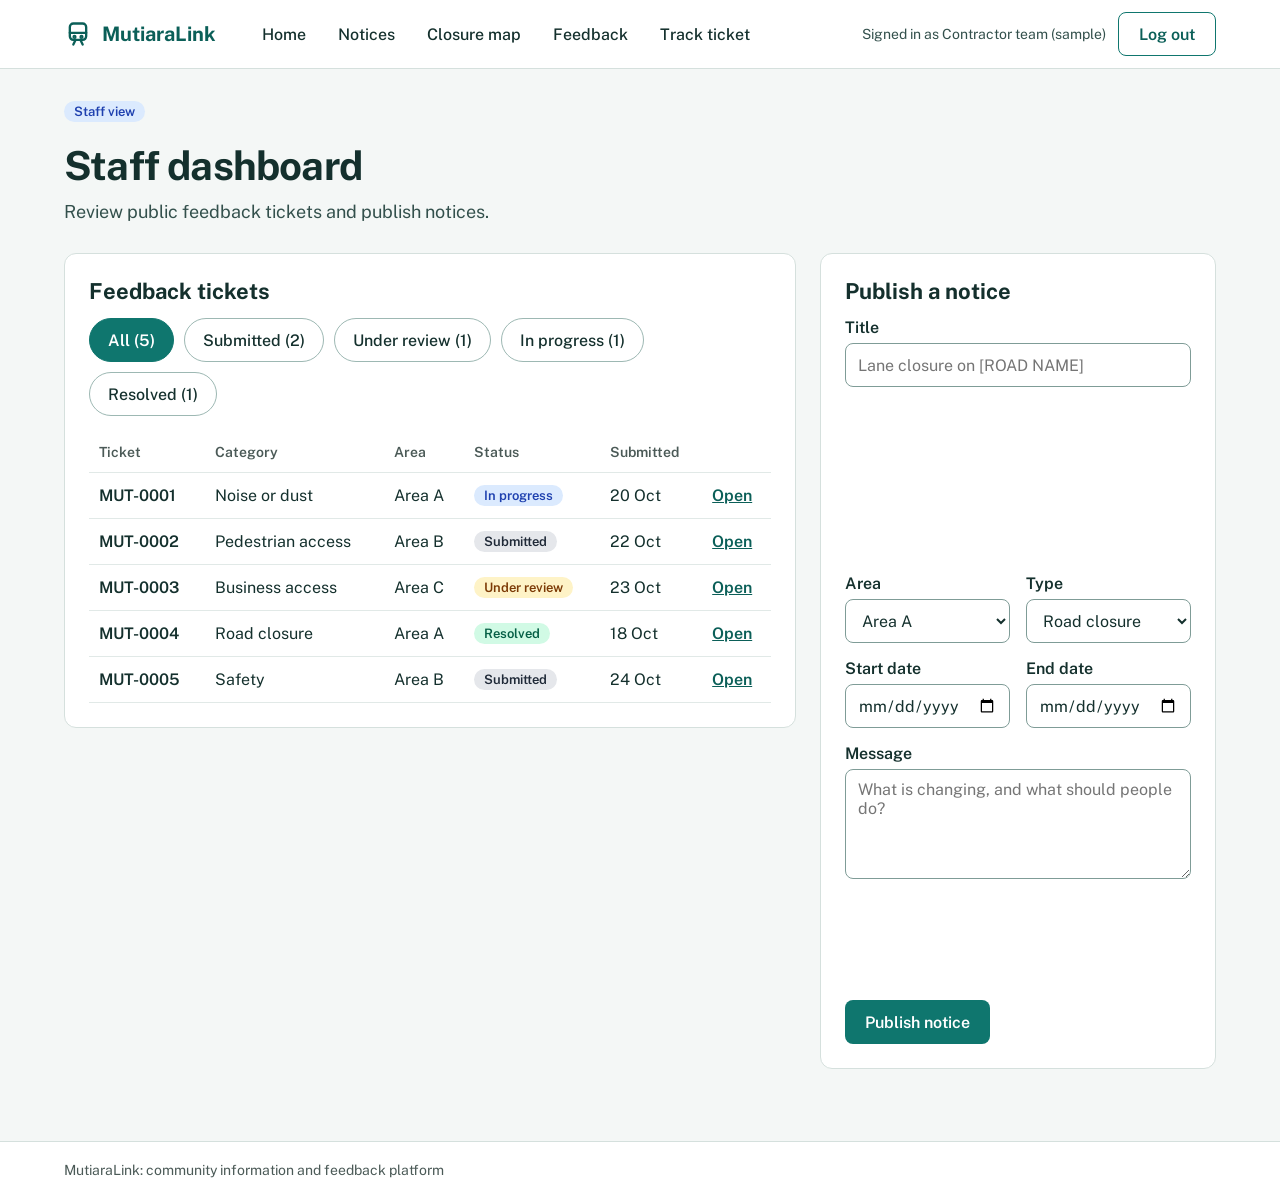
==== dashboard.html @ e8b30cd2 "first commit" ====
<!doctype html>
<html lang="en">
<head>
<meta charset="utf-8">
<meta name="viewport" content="width=device-width, initial-scale=1">
<title>MutiaraLink Staff dashboard</title>
<link rel="preconnect" href="https://fonts.googleapis.com">
<link href="https://fonts.googleapis.com/css2?family=Public+Sans:wght@400;500;600;700&display=swap" rel="stylesheet">
<link rel="stylesheet" href="css/style.css">
</head>
<body data-page="dashboard">
<header class="top"><div class="bar">
<a class="brand" href="index.html"><svg width="28" height="28" viewBox="0 0 24 24" fill="none" stroke="#0b5f58" stroke-width="2" stroke-linecap="round" stroke-linejoin="round" aria-hidden="true"><rect x="5" y="3" width="14" height="14" rx="3"/><path d="M5 11h14"/><circle cx="9" cy="14.5" r=".8"/><circle cx="15" cy="14.5" r=".8"/><path d="M8 21l2-4M16 21l-2-4"/></svg><span>MutiaraLink</span></a>
<nav class="nav" aria-label="Main">
<a href="index.html">Home</a>
<a href="notices.html">Notices</a>
<a href="map.html">Closure map</a>
<a href="feedback.html">Feedback</a>
<a href="track.html">Track ticket</a>
</nav>
<div style="display:flex;flex-wrap:wrap;align-items:center;gap:12px"><span style="font-size:14px;color:#33504c">Signed in as Contractor team (sample)</span><a class="btn ghost" href="index.html">Log out</a></div>
</div></header>

<section class="wrap" style="padding-bottom:8px">
<span class="tag info" style="margin-bottom:12px">Staff view</span>
<h1 style="margin:8px 0 8px;font-size:40px;letter-spacing:-0.02em">Staff dashboard</h1>
<p style="margin:0;font-size:18px;color:#33504c;max-width:680px;line-height:1.5">Review public feedback tickets and publish notices.</p>
</section>

<section class="wrap" style="padding-top:20px;display:flex;flex-wrap:wrap;gap:24px;align-items:flex-start">
<div class="card" style="flex:2 1 620px;min-width:0">
<h2 style="margin:0 0 14px;font-size:22px">Feedback tickets</h2>
<div id="chips" role="group" aria-label="Filter by status" style="display:flex;flex-wrap:wrap;gap:10px;margin-bottom:16px"></div>
<div style="overflow-x:auto">
<table>
<thead><tr><th scope="col">Ticket</th><th scope="col">Category</th><th scope="col">Area</th><th scope="col">Status</th><th scope="col">Submitted</th><th scope="col"><span class="sr-only">Action</span></th></tr></thead>
<tbody id="rows"></tbody>
</table>
</div>
</div>

<div class="card" style="flex:1 1 340px;min-width:0">
<h2 style="margin:0 0 14px;font-size:22px">Publish a notice</h2>
<div id="done" role="status" hidden style="background:#d1fae5;color:#065f46;border-radius:10px;padding:14px 16px;font-weight:600;margin-bottom:16px;display:flex;flex-wrap:wrap;gap:8px 16px;align-items:center">Notice published (sample).<a href="notices.html" style="color:#065f46">View notices</a></div>
<form id="notice-form" style="display:flex;flex-direction:column;gap:16px">
<div class="field"><label for="nt">Title</label><input id="nt" type="text" placeholder="Lane closure on [ROAD NAME]"></div>
<div style="display:flex;flex-wrap:wrap;gap:16px">
<div class="field" style="flex-basis:150px"><label for="na">Area</label><select id="na"><option>Area A</option><option>Area B</option><option>Area C</option></select></div>
<div class="field" style="flex-basis:150px"><label for="ny">Type</label><select id="ny"><option>Road closure</option><option>Pedestrian access</option><option>Construction schedule</option><option>Business access</option></select></div>
</div>
<div style="display:flex;flex-wrap:wrap;gap:16px">
<div class="field" style="flex-basis:150px"><label for="ns">Start date</label><input id="ns" type="date"></div>
<div class="field" style="flex-basis:150px"><label for="ne">End date</label><input id="ne" type="date"></div>
</div>
<div class="field"><label for="nm">Message</label><textarea id="nm" style="min-height:110px" placeholder="What is changing, and what should people do?"></textarea></div>
<div><button type="button" id="publish" class="btn">Publish notice</button></div>
</form>
</div>
</section>

<footer class="foot"><div><span>MutiaraLink: community information and feedback platform</span></div></footer>
<script src="js/app.js"></script>
</body>
</html>
---- css/style.css ----
/* MutiaraLink prototype: shared styles (sample data only) */
body{margin:0;font-family:'Public Sans',system-ui,-apple-system,'Segoe UI',sans-serif;color:#14302d;background:#f4f7f6}
*{box-sizing:border-box}
a{color:#0b5f58}a:hover{color:#083f3b}
h1,h2,h3{line-height:1.2}

/* header and navigation */
.top{background:#fff;border-bottom:1px solid #d5e0dd}
.bar{max-width:1200px;margin:0 auto;padding:12px 24px;display:flex;flex-wrap:wrap;align-items:center;gap:8px 32px}
.brand{display:flex;align-items:center;gap:10px;font-weight:700;font-size:20px;color:#0b5f58;text-decoration:none}
.nav{display:flex;flex-wrap:wrap;gap:4px;flex:1}
.nav a{padding:0 14px;border-radius:8px;color:#14302d;text-decoration:none;font-weight:500;min-height:44px;display:inline-flex;align-items:center}
.nav a:hover{background:#e7f1ef}
.nav a[aria-current]{background:#d3ebe7;color:#083f3b;font-weight:700}

/* buttons */
.btn{display:inline-flex;align-items:center;justify-content:center;min-height:44px;padding:0 20px;border-radius:8px;background:#0f766e;color:#fff;font:inherit;font-weight:600;text-decoration:none;border:0;cursor:pointer}
.btn:hover{background:#0b5f58;color:#fff}
.btn.ghost{background:#fff;color:#0b5f58;border:1.5px solid #0f766e}
.btn.ghost:hover{background:#e7f1ef;color:#083f3b}

/* layout and cards */
.wrap{max-width:1200px;margin:0 auto;padding:32px 24px}
.card{background:#fff;border:1px solid #d5e0dd;border-radius:12px;padding:24px}
.grid4{display:grid;grid-template-columns:repeat(auto-fit,minmax(240px,1fr));gap:16px}
.grid3{display:grid;grid-template-columns:repeat(auto-fit,minmax(300px,1fr));gap:16px}
.grid2{display:grid;grid-template-columns:repeat(auto-fit,minmax(min(420px,100%),1fr));gap:16px}

/* tags */
.tag{display:inline-block;padding:3px 10px;border-radius:999px;font-size:13px;font-weight:600;white-space:nowrap}
.tag.warn{background:#fef3c7;color:#7c3a06}
.tag.info{background:#dbeafe;color:#1e40af}
.tag.ok{background:#d1fae5;color:#065f46}
.tag.grey{background:#e5e7eb;color:#1f2937}

/* filter chips and list items */
.chip{min-height:44px;padding:0 18px;border-radius:999px;border:1.5px solid #9db8b3;background:#fff;color:#14302d;font:inherit;font-weight:500;cursor:pointer}
.chip:hover{background:#e7f1ef}
.chip.on{background:#0f766e;border-color:#0f766e;color:#fff;font-weight:600}
.item{display:flex;flex-direction:column;gap:2px;text-align:left;width:100%;min-height:44px;padding:12px 14px;border-radius:10px;border:1.5px solid #c3d4d0;background:#fff;color:#14302d;font:inherit;cursor:pointer}
.item:hover{background:#eef6f4}
.item.on{border-color:#0f766e;background:#e3f2ef;box-shadow:inset 4px 0 0 #0f766e}

/* forms */
.row{display:flex;flex-wrap:wrap;gap:16px}
.field{display:flex;flex-direction:column;gap:6px;flex:1 1 240px;min-width:0}
.field label{font-weight:600}
.field input,.field select,.field textarea{width:100%;min-height:44px;padding:10px 12px;border:1.5px solid #7f9c97;border-radius:8px;background:#fff;color:#14302d;font:inherit}
.field textarea{min-height:130px;resize:vertical}
.field input:focus,.field select:focus,.field textarea:focus{outline:3px solid #99d5cd;border-color:#0f766e}
.hint{font-size:14px;color:#4b5a57}

/* ticket progress */
.step{flex:1 1 150px;min-width:0;display:flex;flex-direction:column;gap:10px}
.step .line{display:flex;align-items:center}
.step .rule{flex:1;height:4px;background:#0f766e;border-radius:2px}
.step .rule.off{background:#c3d4d0}
.dot{flex:none;width:32px;height:32px;border-radius:50%;display:flex;align-items:center;justify-content:center}
.dot.done{background:#0f766e}
.dot.now{background:#fff;border:5px solid #0f766e}
.dot.next{background:#e3ebe9;border:2px solid #9db8b3}

/* tables */
table{width:100%;border-collapse:collapse;min-width:560px}
th,td{padding:12px 10px;text-align:left;border-bottom:1px solid #e1e9e7;vertical-align:middle}
th{font-size:14px;color:#4b5a57;font-weight:600}
.sr-only{position:absolute;left:-9999px}

/* footer */
.foot{border-top:1px solid #d5e0dd;background:#fff;margin-top:40px}
.foot div{max-width:1200px;margin:0 auto;padding:20px 24px;font-size:14px;color:#4b5a57;display:flex;flex-wrap:wrap;gap:8px 24px}
[hidden]{display:none !important}

/* home page */
.btn.lg{min-height:52px;padding:0 26px;font-size:17px}
.btn.light{background:#fff;color:#0b5f58}
.btn.light:hover{background:#d3ebe7;color:#083f3b}
.alert{background:#fef3c7;border-bottom:1px solid #e8cf86;color:#5c2d05}
.alert .wrap{padding-top:12px;padding-bottom:12px;display:flex;flex-wrap:wrap;gap:8px 14px;align-items:center}
.alert-ico{flex:none;color:#b45309}
.alert p{margin:0;flex:1 1 300px;line-height:1.45}
.alert a{color:#5c2d05;font-weight:700;white-space:nowrap}
.hero{background:linear-gradient(180deg,#e3f2ef 0%,#f4f7f6 100%);border-bottom:1px solid #d5e0dd}
.hero .wrap{padding-top:56px;padding-bottom:56px;display:flex;flex-wrap:wrap;gap:48px;align-items:center}
.hero-text{flex:1 1 480px;min-width:0}
.eyebrow{display:inline-flex;align-items:center;gap:10px;margin:0 0 18px;padding:6px 14px 6px 12px;border-radius:999px;background:#fff;border:1px solid #c3d4d0;font-size:14px;font-weight:600;color:#0b5f58}
.pulse{width:8px;height:8px;border-radius:50%;background:#d97706;box-shadow:0 0 0 4px #fde68a}
.hero h1{margin:0 0 18px;font-size:clamp(34px,5.2vw,56px);line-height:1.06;letter-spacing:-0.03em;font-weight:800}
.hero h1 span{color:#0b5f58}
.lead{margin:0 0 28px;font-size:19px;line-height:1.55;color:#33504c;max-width:540px}
.hero-cta{display:flex;flex-wrap:wrap;gap:12px}
.qtrack{margin-top:32px;padding-top:24px;border-top:1px solid #c3d4d0;max-width:520px}
.qtrack label{display:block;font-weight:600;margin-bottom:8px}
.qtrack div{display:flex;gap:8px}
.qtrack input{flex:1;min-width:0;min-height:44px;padding:10px 12px;border:1.5px solid #7f9c97;border-radius:8px;background:#fff;color:#14302d;font:inherit}
.qtrack input:focus{outline:3px solid #99d5cd;border-color:#0f766e}
.week{flex:1 1 380px;min-width:0;padding:22px;box-shadow:0 1px 2px rgba(20,48,45,.06),0 12px 32px -12px rgba(20,48,45,.22)}
.week-head{display:flex;justify-content:space-between;align-items:center;gap:12px;margin-bottom:14px}
.week-head h2{margin:0;font-size:19px}
.week-map{display:block;width:100%;height:auto;border-radius:8px}
.week-list{list-style:none;margin:14px 0 0;padding:0}
.week-list li{display:flex;gap:12px;align-items:center;padding:10px 0;border-bottom:1px solid #e1e9e7}
.week-list strong,.week-list small{display:block}
.week-list small{color:#4b5a57;font-size:14px;margin-top:1px}
.area{flex:none;width:28px;height:28px;border-radius:50%;background:#14302d;color:#fff;font-size:13px;font-weight:700;display:flex;align-items:center;justify-content:center}
.week-link{display:inline-block;margin-top:14px;font-weight:600}
.quick{padding-top:40px;padding-bottom:8px}
.qcard{position:relative;display:flex;flex-direction:column;gap:6px;text-decoration:none;color:#4b5a57;line-height:1.5;background:#fff;border:1px solid #d5e0dd;border-radius:12px;padding:20px 20px 22px;transition:transform .15s,box-shadow .15s,border-color .15s}
.qcard strong{font-size:18px;color:#14302d;margin-top:8px}
.qcard:hover{border-color:#0f766e;color:#4b5a57;transform:translateY(-2px);box-shadow:0 10px 24px -12px rgba(20,48,45,.3)}
.qcard:focus-visible{outline:3px solid #99d5cd;outline-offset:2px}
.qico{width:44px;height:44px;border-radius:10px;background:#e3f2ef;color:#0b5f58;display:flex;align-items:center;justify-content:center}
.qcard:hover .qico{background:#0f766e;color:#fff}
.go{position:absolute;top:20px;right:20px;color:#9db8b3;font-size:20px;transition:transform .15s,color .15s}
.qcard:hover .go{color:#0f766e;transform:translateX(3px)}
.sec-head{display:flex;flex-wrap:wrap;justify-content:space-between;align-items:baseline;gap:8px;margin-bottom:18px}
.sec-head h2{margin:0;font-size:28px;letter-spacing:-0.01em}
.sec-head a{font-weight:600}
.notice{display:flex;flex-direction:column;border-top:4px solid #0f766e}
.notice.warn{border-top-color:#d97706}
.notice.info{border-top-color:#2563eb}
.notice.ok{border-top-color:#059669}
.notice .tag{align-self:flex-start}
.notice h3{margin:14px 0 8px;font-size:19px}
.notice p{margin:0 0 16px;line-height:1.55}
.notice .meta{display:flex;flex-wrap:wrap;gap:4px 16px;margin-bottom:12px;font-size:14px;font-weight:600;color:#4b5a57}
.notice .meta span+span::before{content:"·";margin-right:16px;color:#9db8b3}
.notice>a{margin-top:auto;font-weight:600}
.how{background:#0b5f58;color:#e3f2ef;border-radius:16px;padding:36px}
.how h2{margin:0 0 24px;font-size:28px;color:#fff}
.how ol{list-style:none;margin:0 0 28px;padding:0;display:grid;grid-template-columns:repeat(auto-fit,minmax(220px,1fr));gap:24px;counter-reset:none}
.how li{display:flex;flex-direction:column;gap:6px;line-height:1.5}
.how strong{font-size:18px;color:#fff}
.num{width:36px;height:36px;border-radius:50%;background:#fff;color:#0b5f58;font-weight:800;display:flex;align-items:center;justify-content:center;margin-bottom:8px}
.foot-nav{display:flex;flex-wrap:wrap;gap:8px 20px;margin-left:auto}
.foot-nav a{font-weight:500}
@media (max-width:600px){.hero .wrap{padding-top:36px;padding-bottom:36px}.how{padding:24px}.lead{font-size:17px}}
@media (prefers-reduced-motion:reduce){.qcard,.go{transition:none}.qcard:hover{transform:none}}
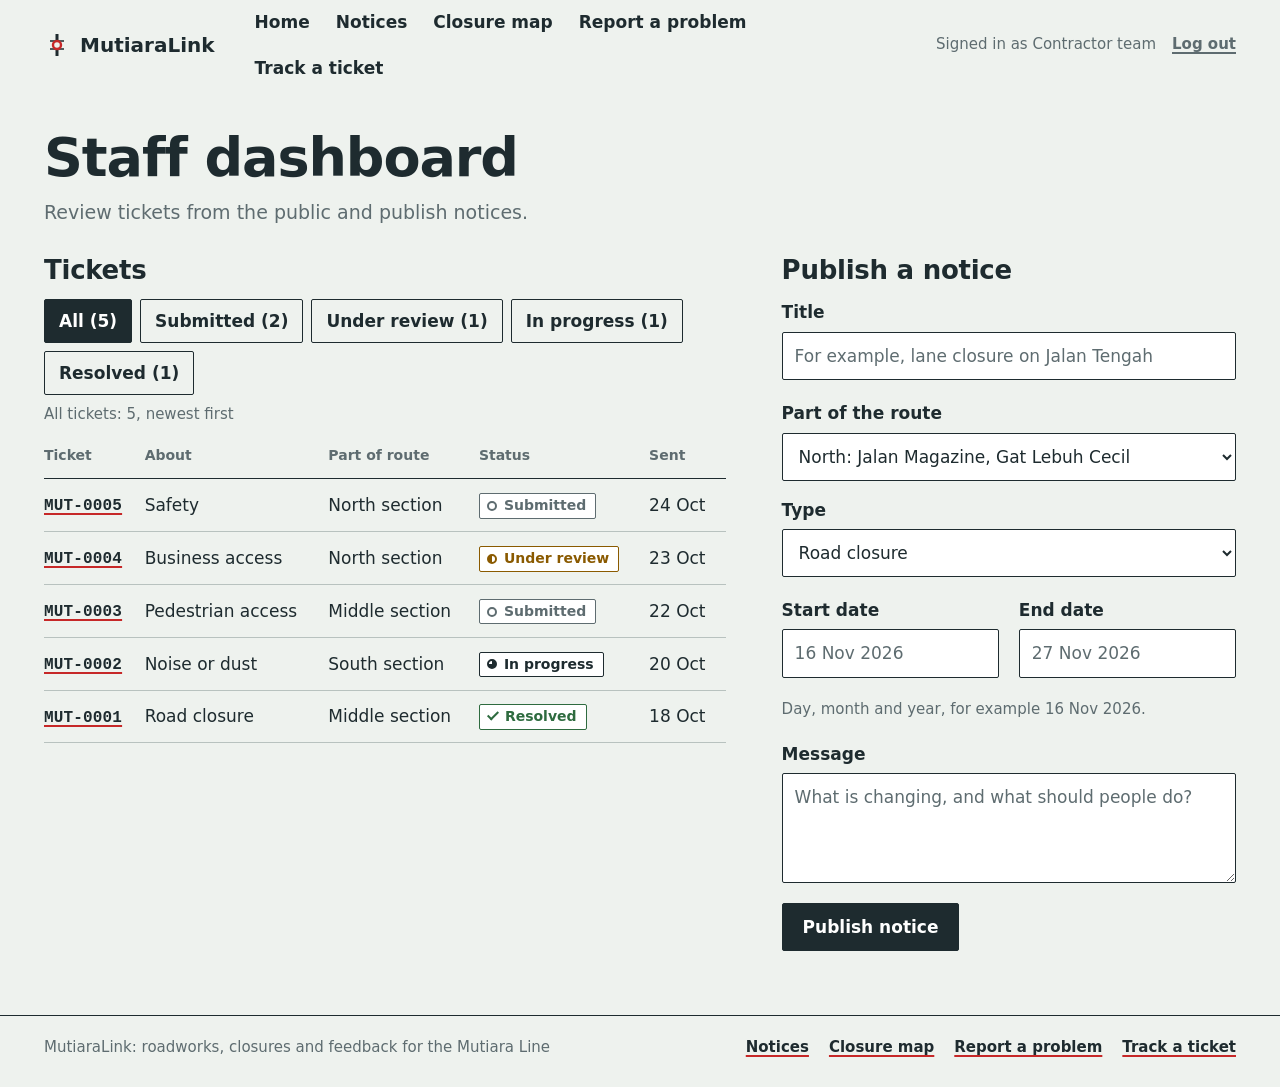
==== commit e6f0b45f: "Redesign: marked-up route drawing New visual system: the Mutiara Line route drawn as a vertical ink " ====
--- a/dashboard.html
+++ b/dashboard.html
@@ -3,62 +3,67 @@
 <head>
 <meta charset="utf-8">
 <meta name="viewport" content="width=device-width, initial-scale=1">
-<title>MutiaraLink Staff dashboard</title>
-<link rel="preconnect" href="https://fonts.googleapis.com">
-<link href="https://fonts.googleapis.com/css2?family=Public+Sans:wght@400;500;600;700&display=swap" rel="stylesheet">
+<title>Staff dashboard: MutiaraLink</title>
 <link rel="stylesheet" href="css/style.css">
 </head>
 <body data-page="dashboard">
-<header class="top"><div class="bar">
-<a class="brand" href="index.html"><svg width="28" height="28" viewBox="0 0 24 24" fill="none" stroke="#0b5f58" stroke-width="2" stroke-linecap="round" stroke-linejoin="round" aria-hidden="true"><rect x="5" y="3" width="14" height="14" rx="3"/><path d="M5 11h14"/><circle cx="9" cy="14.5" r=".8"/><circle cx="15" cy="14.5" r=".8"/><path d="M8 21l2-4M16 21l-2-4"/></svg><span>MutiaraLink</span></a>
+<a class="skip" href="#main">Skip to content</a>
+<header class="top"><div class="wrap">
+<a class="brand" href="index.html"><svg width="26" height="26" viewBox="0 0 26 26" aria-hidden="true"><path d="M13 2v22" stroke="#1E2B2F" stroke-width="3"/><path d="M6 9h14M6 17h14" stroke="#1E2B2F" stroke-width="1.5"/><circle cx="13" cy="13" r="4" fill="#EEF2EE" stroke="#C62828" stroke-width="2.4"/></svg>MutiaraLink</a>
 <nav class="nav" aria-label="Main">
 <a href="index.html">Home</a>
 <a href="notices.html">Notices</a>
 <a href="map.html">Closure map</a>
-<a href="feedback.html">Feedback</a>
-<a href="track.html">Track ticket</a>
+<a href="feedback.html">Report a problem</a>
+<a href="track.html">Track a ticket</a>
 </nav>
-<div style="display:flex;flex-wrap:wrap;align-items:center;gap:12px"><span style="font-size:14px;color:#33504c">Signed in as Contractor team (sample)</span><a class="btn ghost" href="index.html">Log out</a></div>
+<div class="signed"><span>Signed in as Contractor team</span><a class="staff" href="index.html">Log out</a></div>
 </div></header>
 
-<section class="wrap" style="padding-bottom:8px">
-<span class="tag info" style="margin-bottom:12px">Staff view</span>
-<h1 style="margin:8px 0 8px;font-size:40px;letter-spacing:-0.02em">Staff dashboard</h1>
-<p style="margin:0;font-size:18px;color:#33504c;max-width:680px;line-height:1.5">Review public feedback tickets and publish notices.</p>
-</section>
+<main id="main">
+<div class="wrap page-head">
+<h1>Staff dashboard</h1>
+<p class="lead">Review tickets from the public and publish notices.</p>
+</div>
 
-<section class="wrap" style="padding-top:20px;display:flex;flex-wrap:wrap;gap:24px;align-items:flex-start">
-<div class="card" style="flex:2 1 620px;min-width:0">
-<h2 style="margin:0 0 14px;font-size:22px">Feedback tickets</h2>
-<div id="chips" role="group" aria-label="Filter by status" style="display:flex;flex-wrap:wrap;gap:10px;margin-bottom:16px"></div>
-<div style="overflow-x:auto">
-<table>
-<thead><tr><th scope="col">Ticket</th><th scope="col">Category</th><th scope="col">Area</th><th scope="col">Status</th><th scope="col">Submitted</th><th scope="col"><span class="sr-only">Action</span></th></tr></thead>
+<div class="wrap two-col dash">
+<section class="col-main" aria-labelledby="tickets-h">
+<h2 id="tickets-h" class="headline">Tickets</h2>
+<div id="chips" class="chip-group dash-chips" role="group" aria-label="Show tickets by status"></div>
+<p id="tcount" class="meta tcount" aria-live="polite"></p>
+<div class="table-wrap">
+<table class="tickets">
+<thead><tr><th scope="col">Ticket</th><th scope="col">About</th><th scope="col">Part of route</th><th scope="col">Status</th><th scope="col">Sent</th></tr></thead>
 <tbody id="rows"></tbody>
 </table>
 </div>
-</div>
-
-<div class="card" style="flex:1 1 340px;min-width:0">
-<h2 style="margin:0 0 14px;font-size:22px">Publish a notice</h2>
-<div id="done" role="status" hidden style="background:#d1fae5;color:#065f46;border-radius:10px;padding:14px 16px;font-weight:600;margin-bottom:16px;display:flex;flex-wrap:wrap;gap:8px 16px;align-items:center">Notice published (sample).<a href="notices.html" style="color:#065f46">View notices</a></div>
-<form id="notice-form" style="display:flex;flex-direction:column;gap:16px">
-<div class="field"><label for="nt">Title</label><input id="nt" type="text" placeholder="Lane closure on [ROAD NAME]"></div>
-<div style="display:flex;flex-wrap:wrap;gap:16px">
-<div class="field" style="flex-basis:150px"><label for="na">Area</label><select id="na"><option>Area A</option><option>Area B</option><option>Area C</option></select></div>
-<div class="field" style="flex-basis:150px"><label for="ny">Type</label><select id="ny"><option>Road closure</option><option>Pedestrian access</option><option>Construction schedule</option><option>Business access</option></select></div>
-</div>
-<div style="display:flex;flex-wrap:wrap;gap:16px">
-<div class="field" style="flex-basis:150px"><label for="ns">Start date</label><input id="ns" type="date"></div>
-<div class="field" style="flex-basis:150px"><label for="ne">End date</label><input id="ne" type="date"></div>
-</div>
-<div class="field"><label for="nm">Message</label><textarea id="nm" style="min-height:110px" placeholder="What is changing, and what should people do?"></textarea></div>
-<div><button type="button" id="publish" class="btn">Publish notice</button></div>
-</form>
-</div>
 </section>
 
-<footer class="foot"><div><span>MutiaraLink: community information and feedback platform</span></div></footer>
+<section class="col-side" aria-labelledby="publish-h">
+<h2 id="publish-h" class="headline">Publish a notice</h2>
+<div id="done" class="panel published" role="status" tabindex="-1" hidden><strong>Notice published</strong><span id="pub-title"></span><span id="pub-meta" class="meta"></span></div>
+<form id="notice-form" class="stack publish-form" novalidate>
+<div class="field"><label for="nt">Title</label><input id="nt" type="text" placeholder="For example, lane closure on Jalan Tengah"><span class="error" id="nt-err" hidden>Add a title so people know what the notice is about.</span></div>
+<div class="row">
+<div class="field field-full"><label for="na">Part of the route</label><select id="na"><option value="North section">North: Jalan Magazine, Gat Lebuh Cecil</option><option value="Middle section">Middle: Jalan Sultan Azlan Shah, Jalan Tengah</option><option value="South section">South: Jalan Kampung Relau, Jalan Tun Dr Awang</option></select></div>
+<div class="field field-half"><label for="ny">Type</label><select id="ny"><option>Road closure</option><option>Pedestrian access</option><option>Construction schedule</option><option>Business access</option><option>Public transport</option></select></div>
+</div>
+<div class="row">
+<div class="field field-half"><label for="ns">Start date</label><input id="ns" type="text" placeholder="16 Nov 2026" aria-describedby="date-hint"></div>
+<div class="field field-half"><label for="ne">End date</label><input id="ne" type="text" placeholder="27 Nov 2026" aria-describedby="date-hint"></div>
+</div>
+<span class="hint" id="date-hint">Day, month and year, for example 16 Nov 2026.</span>
+<div class="field"><label for="nm">Message</label><textarea id="nm" placeholder="What is changing, and what should people do?"></textarea></div>
+<div><button type="submit" id="publish" class="btn">Publish notice</button></div>
+</form>
+</section>
+</div>
+</main>
+
+<footer class="foot"><div class="wrap">
+<span>MutiaraLink: roadworks, closures and feedback for the Mutiara Line</span>
+<nav aria-label="Footer"><a href="notices.html">Notices</a><a href="map.html">Closure map</a><a href="feedback.html">Report a problem</a><a href="track.html">Track a ticket</a></nav>
+</div></footer>
 <script src="js/app.js"></script>
 </body>
 </html>
--- a/css/style.css
+++ b/css/style.css
@@ -1,138 +1,368 @@
-/* MutiaraLink prototype: shared styles (sample data only) */
-body{margin:0;font-family:'Public Sans',system-ui,-apple-system,'Segoe UI',sans-serif;color:#14302d;background:#f4f7f6}
-*{box-sizing:border-box}
-a{color:#0b5f58}a:hover{color:#083f3b}
-h1,h2,h3{line-height:1.2}
-
-/* header and navigation */
-.top{background:#fff;border-bottom:1px solid #d5e0dd}
-.bar{max-width:1200px;margin:0 auto;padding:12px 24px;display:flex;flex-wrap:wrap;align-items:center;gap:8px 32px}
-.brand{display:flex;align-items:center;gap:10px;font-weight:700;font-size:20px;color:#0b5f58;text-decoration:none}
-.nav{display:flex;flex-wrap:wrap;gap:4px;flex:1}
-.nav a{padding:0 14px;border-radius:8px;color:#14302d;text-decoration:none;font-weight:500;min-height:44px;display:inline-flex;align-items:center}
-.nav a:hover{background:#e7f1ef}
-.nav a[aria-current]{background:#d3ebe7;color:#083f3b;font-weight:700}
-
-/* buttons */
-.btn{display:inline-flex;align-items:center;justify-content:center;min-height:44px;padding:0 20px;border-radius:8px;background:#0f766e;color:#fff;font:inherit;font-weight:600;text-decoration:none;border:0;cursor:pointer}
-.btn:hover{background:#0b5f58;color:#fff}
-.btn.ghost{background:#fff;color:#0b5f58;border:1.5px solid #0f766e}
-.btn.ghost:hover{background:#e7f1ef;color:#083f3b}
-
-/* layout and cards */
-.wrap{max-width:1200px;margin:0 auto;padding:32px 24px}
-.card{background:#fff;border:1px solid #d5e0dd;border-radius:12px;padding:24px}
-.grid4{display:grid;grid-template-columns:repeat(auto-fit,minmax(240px,1fr));gap:16px}
-.grid3{display:grid;grid-template-columns:repeat(auto-fit,minmax(300px,1fr));gap:16px}
-.grid2{display:grid;grid-template-columns:repeat(auto-fit,minmax(min(420px,100%),1fr));gap:16px}
-
-/* tags */
-.tag{display:inline-block;padding:3px 10px;border-radius:999px;font-size:13px;font-weight:600;white-space:nowrap}
-.tag.warn{background:#fef3c7;color:#7c3a06}
-.tag.info{background:#dbeafe;color:#1e40af}
-.tag.ok{background:#d1fae5;color:#065f46}
-.tag.grey{background:#e5e7eb;color:#1f2937}
-
-/* filter chips and list items */
-.chip{min-height:44px;padding:0 18px;border-radius:999px;border:1.5px solid #9db8b3;background:#fff;color:#14302d;font:inherit;font-weight:500;cursor:pointer}
-.chip:hover{background:#e7f1ef}
-.chip.on{background:#0f766e;border-color:#0f766e;color:#fff;font-weight:600}
-.item{display:flex;flex-direction:column;gap:2px;text-align:left;width:100%;min-height:44px;padding:12px 14px;border-radius:10px;border:1.5px solid #c3d4d0;background:#fff;color:#14302d;font:inherit;cursor:pointer}
-.item:hover{background:#eef6f4}
-.item.on{border-color:#0f766e;background:#e3f2ef;box-shadow:inset 4px 0 0 #0f766e}
-
-/* forms */
-.row{display:flex;flex-wrap:wrap;gap:16px}
+/* MutiaraLink: shared styles. Design system: see DESIGN.md ("The marked-up route drawing"). */
+
+@font-face{font-family:"Atkinson Hyperlegible Next";src:url(../fonts/atkinson-hyperlegible-next-400.woff2) format("woff2");font-weight:400;font-style:normal;font-display:swap}
+@font-face{font-family:"Atkinson Hyperlegible Next";src:url(../fonts/atkinson-hyperlegible-next-700.woff2) format("woff2");font-weight:700;font-style:normal;font-display:swap}
+@font-face{font-family:"Atkinson Hyperlegible Next";src:url(../fonts/atkinson-hyperlegible-next-800.woff2) format("woff2");font-weight:800;font-style:normal;font-display:swap}
+@font-face{font-family:"Atkinson Hyperlegible Mono";src:url(../fonts/atkinson-hyperlegible-mono-400.woff2) format("woff2");font-weight:400;font-style:normal;font-display:swap}
+@font-face{font-family:"Atkinson Hyperlegible Mono";src:url(../fonts/atkinson-hyperlegible-mono-600.woff2) format("woff2");font-weight:600;font-style:normal;font-display:swap}
+
+:root{
+  --tracing:#EEF2EE;
+  --ink:#1E2B2F;
+  --red:#C62828;
+  --pencil:#5E6C70;
+  --ochre:#8A5A00;
+  --white:#FFFFFF;
+  --rule:#B8C2BF;
+  --green:#2E6B3F;
+  --sans:"Atkinson Hyperlegible Next",system-ui,-apple-system,"Segoe UI",sans-serif;
+  --mono:"Atkinson Hyperlegible Mono",ui-monospace,"Cascadia Mono",Consolas,monospace;
+}
+
+*,*::before,*::after{box-sizing:border-box}
+html{-webkit-text-size-adjust:100%;scrollbar-color:var(--pencil) var(--tracing)}
+body{margin:0;background:var(--tracing);color:var(--ink);font:400 17px/1.55 var(--sans);font-variant-numeric:tabular-nums}
+::selection{background:var(--red);color:var(--white)}
+h1,h2,h3{margin:0;text-wrap:balance}
+p,li,dd{text-wrap:pretty}
+a{color:var(--ink);text-decoration:underline;text-decoration-color:var(--red);text-decoration-thickness:2px;text-underline-offset:3px}
+a:hover{color:var(--red)}
+:focus-visible{outline:3px solid var(--red);outline-offset:3px}
+input,select,textarea,button{font:inherit;color:inherit;caret-color:var(--red)}
+[hidden]{display:none !important}
+.sr-only{position:absolute;width:1px;height:1px;margin:-1px;padding:0;overflow:hidden;clip:rect(0 0 0 0);white-space:nowrap;border:0}
+.skip{position:absolute;left:16px;top:-100px;z-index:10;background:var(--ink);color:var(--white);padding:10px 16px;font-weight:700}
+.skip:focus{top:8px}
+.skip:hover{color:var(--white)}
+
+.wrap{max-width:1240px;margin:0 auto;padding:0 24px}
+.mono{font-family:var(--mono);font-weight:600;letter-spacing:.01em}
+
+/* ---------- header ---------- */
+.top .wrap{display:flex;flex-wrap:wrap;align-items:center;gap:4px 28px;min-height:68px}
+.brand{display:flex;align-items:center;gap:10px;color:var(--ink);text-decoration:none;font-weight:800;font-size:20px;min-height:44px}
+.brand:hover{color:var(--ink)}
+.brand svg{flex:none}
+.nav{display:flex;flex-wrap:wrap;gap:2px;flex:1}
+.nav a{display:inline-flex;align-items:center;min-height:44px;padding:0 12px;text-decoration:none;font-weight:700}
+.nav a:hover{color:var(--ink);text-decoration:underline;text-decoration-color:var(--red)}
+.nav a[aria-current]{text-decoration:underline;text-decoration-color:var(--red);text-decoration-thickness:3px}
+.staff{display:inline-flex;align-items:center;min-height:44px;color:var(--pencil);font-weight:700;text-decoration-color:var(--pencil)}
+.signed{display:flex;flex-wrap:wrap;align-items:center;gap:4px 16px;color:var(--pencil);font-size:15px}
+
+/* ---------- page head ---------- */
+.page-head{padding-top:40px;padding-bottom:28px}
+.page-head h1,.display{font-size:clamp(34px,4.4vw,54px);line-height:1.04;font-weight:800;letter-spacing:-.02em;max-width:20ch}
+.lead{margin:12px 0 0;max-width:60ch;color:var(--pencil);font-size:19px}
+.section{padding-top:40px;padding-bottom:16px}
+.section-head{display:flex;flex-wrap:wrap;justify-content:space-between;align-items:baseline;gap:6px 24px;margin-bottom:16px}
+.section-head h2,h2.headline{font-size:26px;line-height:1.15;font-weight:800;letter-spacing:-.01em}
+.section-head a{font-weight:700}
+
+/* ---------- buttons ---------- */
+.btn{display:inline-flex;align-items:center;justify-content:center;gap:8px;min-height:48px;padding:0 20px;border:1.5px solid var(--ink);border-radius:2px;background:var(--ink);color:var(--white);font-weight:700;text-decoration:none;cursor:pointer;transition:background-color .15s ease-out,border-color .15s ease-out}
+.btn:hover{background:var(--red);border-color:var(--red);color:var(--white)}
+.btn-secondary{background:transparent;color:var(--ink)}
+.btn-secondary:hover{background:var(--white);border-color:var(--ink);color:var(--ink)}
+.actions{display:flex;flex-wrap:wrap;gap:12px}
+
+/* ---------- forms ---------- */
+.row{display:flex;flex-wrap:wrap;gap:16px 20px}
 .field{display:flex;flex-direction:column;gap:6px;flex:1 1 240px;min-width:0}
-.field label{font-weight:600}
-.field input,.field select,.field textarea{width:100%;min-height:44px;padding:10px 12px;border:1.5px solid #7f9c97;border-radius:8px;background:#fff;color:#14302d;font:inherit}
+.field label,.label{font-weight:700}
+.field input,.field select,.field textarea,.inline-form input{width:100%;min-height:48px;padding:10px 12px;border:1.5px solid var(--ink);border-radius:2px;background:var(--white);color:var(--ink)}
 .field textarea{min-height:130px;resize:vertical}
-.field input:focus,.field select:focus,.field textarea:focus{outline:3px solid #99d5cd;border-color:#0f766e}
-.hint{font-size:14px;color:#4b5a57}
-
-/* ticket progress */
-.step{flex:1 1 150px;min-width:0;display:flex;flex-direction:column;gap:10px}
-.step .line{display:flex;align-items:center}
-.step .rule{flex:1;height:4px;background:#0f766e;border-radius:2px}
-.step .rule.off{background:#c3d4d0}
-.dot{flex:none;width:32px;height:32px;border-radius:50%;display:flex;align-items:center;justify-content:center}
-.dot.done{background:#0f766e}
-.dot.now{background:#fff;border:5px solid #0f766e}
-.dot.next{background:#e3ebe9;border:2px solid #9db8b3}
-
-/* tables */
-table{width:100%;border-collapse:collapse;min-width:560px}
-th,td{padding:12px 10px;text-align:left;border-bottom:1px solid #e1e9e7;vertical-align:middle}
-th{font-size:14px;color:#4b5a57;font-weight:600}
-.sr-only{position:absolute;left:-9999px}
-
-/* footer */
-.foot{border-top:1px solid #d5e0dd;background:#fff;margin-top:40px}
-.foot div{max-width:1200px;margin:0 auto;padding:20px 24px;font-size:14px;color:#4b5a57;display:flex;flex-wrap:wrap;gap:8px 24px}
-[hidden]{display:none !important}
-
-/* home page */
-.btn.lg{min-height:52px;padding:0 26px;font-size:17px}
-.btn.light{background:#fff;color:#0b5f58}
-.btn.light:hover{background:#d3ebe7;color:#083f3b}
-.alert{background:#fef3c7;border-bottom:1px solid #e8cf86;color:#5c2d05}
-.alert .wrap{padding-top:12px;padding-bottom:12px;display:flex;flex-wrap:wrap;gap:8px 14px;align-items:center}
-.alert-ico{flex:none;color:#b45309}
-.alert p{margin:0;flex:1 1 300px;line-height:1.45}
-.alert a{color:#5c2d05;font-weight:700;white-space:nowrap}
-.hero{background:linear-gradient(180deg,#e3f2ef 0%,#f4f7f6 100%);border-bottom:1px solid #d5e0dd}
-.hero .wrap{padding-top:56px;padding-bottom:56px;display:flex;flex-wrap:wrap;gap:48px;align-items:center}
-.hero-text{flex:1 1 480px;min-width:0}
-.eyebrow{display:inline-flex;align-items:center;gap:10px;margin:0 0 18px;padding:6px 14px 6px 12px;border-radius:999px;background:#fff;border:1px solid #c3d4d0;font-size:14px;font-weight:600;color:#0b5f58}
-.pulse{width:8px;height:8px;border-radius:50%;background:#d97706;box-shadow:0 0 0 4px #fde68a}
-.hero h1{margin:0 0 18px;font-size:clamp(34px,5.2vw,56px);line-height:1.06;letter-spacing:-0.03em;font-weight:800}
-.hero h1 span{color:#0b5f58}
-.lead{margin:0 0 28px;font-size:19px;line-height:1.55;color:#33504c;max-width:540px}
-.hero-cta{display:flex;flex-wrap:wrap;gap:12px}
-.qtrack{margin-top:32px;padding-top:24px;border-top:1px solid #c3d4d0;max-width:520px}
-.qtrack label{display:block;font-weight:600;margin-bottom:8px}
-.qtrack div{display:flex;gap:8px}
-.qtrack input{flex:1;min-width:0;min-height:44px;padding:10px 12px;border:1.5px solid #7f9c97;border-radius:8px;background:#fff;color:#14302d;font:inherit}
-.qtrack input:focus{outline:3px solid #99d5cd;border-color:#0f766e}
-.week{flex:1 1 380px;min-width:0;padding:22px;box-shadow:0 1px 2px rgba(20,48,45,.06),0 12px 32px -12px rgba(20,48,45,.22)}
-.week-head{display:flex;justify-content:space-between;align-items:center;gap:12px;margin-bottom:14px}
-.week-head h2{margin:0;font-size:19px}
-.week-map{display:block;width:100%;height:auto;border-radius:8px}
-.week-list{list-style:none;margin:14px 0 0;padding:0}
-.week-list li{display:flex;gap:12px;align-items:center;padding:10px 0;border-bottom:1px solid #e1e9e7}
-.week-list strong,.week-list small{display:block}
-.week-list small{color:#4b5a57;font-size:14px;margin-top:1px}
-.area{flex:none;width:28px;height:28px;border-radius:50%;background:#14302d;color:#fff;font-size:13px;font-weight:700;display:flex;align-items:center;justify-content:center}
-.week-link{display:inline-block;margin-top:14px;font-weight:600}
-.quick{padding-top:40px;padding-bottom:8px}
-.qcard{position:relative;display:flex;flex-direction:column;gap:6px;text-decoration:none;color:#4b5a57;line-height:1.5;background:#fff;border:1px solid #d5e0dd;border-radius:12px;padding:20px 20px 22px;transition:transform .15s,box-shadow .15s,border-color .15s}
-.qcard strong{font-size:18px;color:#14302d;margin-top:8px}
-.qcard:hover{border-color:#0f766e;color:#4b5a57;transform:translateY(-2px);box-shadow:0 10px 24px -12px rgba(20,48,45,.3)}
-.qcard:focus-visible{outline:3px solid #99d5cd;outline-offset:2px}
-.qico{width:44px;height:44px;border-radius:10px;background:#e3f2ef;color:#0b5f58;display:flex;align-items:center;justify-content:center}
-.qcard:hover .qico{background:#0f766e;color:#fff}
-.go{position:absolute;top:20px;right:20px;color:#9db8b3;font-size:20px;transition:transform .15s,color .15s}
-.qcard:hover .go{color:#0f766e;transform:translateX(3px)}
-.sec-head{display:flex;flex-wrap:wrap;justify-content:space-between;align-items:baseline;gap:8px;margin-bottom:18px}
-.sec-head h2{margin:0;font-size:28px;letter-spacing:-0.01em}
-.sec-head a{font-weight:600}
-.notice{display:flex;flex-direction:column;border-top:4px solid #0f766e}
-.notice.warn{border-top-color:#d97706}
-.notice.info{border-top-color:#2563eb}
-.notice.ok{border-top-color:#059669}
-.notice .tag{align-self:flex-start}
-.notice h3{margin:14px 0 8px;font-size:19px}
-.notice p{margin:0 0 16px;line-height:1.55}
-.notice .meta{display:flex;flex-wrap:wrap;gap:4px 16px;margin-bottom:12px;font-size:14px;font-weight:600;color:#4b5a57}
-.notice .meta span+span::before{content:"·";margin-right:16px;color:#9db8b3}
-.notice>a{margin-top:auto;font-weight:600}
-.how{background:#0b5f58;color:#e3f2ef;border-radius:16px;padding:36px}
-.how h2{margin:0 0 24px;font-size:28px;color:#fff}
-.how ol{list-style:none;margin:0 0 28px;padding:0;display:grid;grid-template-columns:repeat(auto-fit,minmax(220px,1fr));gap:24px;counter-reset:none}
-.how li{display:flex;flex-direction:column;gap:6px;line-height:1.5}
-.how strong{font-size:18px;color:#fff}
-.num{width:36px;height:36px;border-radius:50%;background:#fff;color:#0b5f58;font-weight:800;display:flex;align-items:center;justify-content:center;margin-bottom:8px}
-.foot-nav{display:flex;flex-wrap:wrap;gap:8px 20px;margin-left:auto}
-.foot-nav a{font-weight:500}
-@media (max-width:600px){.hero .wrap{padding-top:36px;padding-bottom:36px}.how{padding:24px}.lead{font-size:17px}}
-@media (prefers-reduced-motion:reduce){.qcard,.go{transition:none}.qcard:hover{transform:none}}
+.field input[type=file]{padding:9px 10px}
+.field input::placeholder,.field textarea::placeholder,.inline-form input::placeholder{color:var(--pencil)}
+.field input:focus-visible,.field select:focus-visible,.field textarea:focus-visible,.inline-form input:focus-visible{outline:3px solid var(--red);outline-offset:1px}
+.hint{color:var(--pencil);font-size:15px}
+.inline-form label{display:block;font-weight:700;margin-bottom:6px}
+.inline-form div{display:flex;gap:8px}
+.inline-form input{flex:1;min-width:0}
+.inline-form .ref{font-family:var(--mono);font-weight:400}
+
+/* ---------- chips ---------- */
+.chip{min-height:44px;padding:0 14px;border:1.5px solid var(--ink);border-radius:2px;background:transparent;color:var(--ink);font-weight:700;cursor:pointer}
+.chip:hover{background:var(--white)}
+.chip[aria-pressed="true"]{background:var(--ink);color:var(--white)}
+.chip-group{display:flex;flex-wrap:wrap;align-items:center;gap:8px}
+.chip-group .label{min-width:64px}
+
+/* ---------- status marks ---------- */
+.status{display:inline-flex;align-items:center;gap:7px;padding:2px 9px 2px 7px;border:1.5px solid currentColor;border-radius:2px;font-size:14px;font-weight:700;line-height:1.4;white-space:nowrap;background:var(--white)}
+.status::before{content:"";flex:none;width:10px;height:10px;border-radius:50%;border:2px solid currentColor}
+.s-submitted{color:var(--pencil);border-color:var(--pencil)}
+.s-review,.s-upcoming{color:var(--ochre);border-color:var(--ochre)}
+.s-review::before,.s-upcoming::before{background:linear-gradient(90deg,currentColor 50%,transparent 50%)}
+.s-progress{color:var(--ink);border-color:var(--ink)}
+.s-progress::before{background:conic-gradient(currentColor 0 75%,transparent 0)}
+.s-active{color:var(--red);border-color:var(--red)}
+.s-active::before{background:currentColor}
+.s-resolved,.s-completed{color:var(--green);border-color:var(--green)}
+.s-resolved::before,.s-completed::before{width:6px;height:11px;border-radius:0;border-width:0 2.5px 2.5px 0;transform:translateY(-2px) rotate(45deg);margin:0 2px 0 3px}
+.s-urgent{color:var(--white);background:var(--red);border-color:var(--red)}
+.s-urgent::before{border:0;border-radius:0;width:12px;height:10px;background:currentColor;clip-path:polygon(50% 0,100% 100%,0 100%)}
+.marks-row{display:flex;flex-wrap:wrap;align-items:center;gap:8px}
+
+/* ---------- ruled lists and tables ---------- */
+.rows{list-style:none;margin:0;padding:0;border-top:1.5px solid var(--ink)}
+.rows>li{padding:18px 0;border-bottom:1px solid var(--rule)}
+.rows h3{font-size:20px;line-height:1.25;font-weight:700}
+.rows h3 a{text-decoration:none}
+.rows h3 a:hover{text-decoration:underline;text-decoration-color:var(--red)}
+.meta{color:var(--pencil);font-size:15px}
+.table-wrap{overflow-x:auto}
+table{width:100%;border-collapse:collapse;min-width:620px}
+th,td{padding:12px 12px 12px 0;text-align:left;border-bottom:1px solid var(--rule);vertical-align:middle}
+thead th{font-size:14px;color:var(--pencil);font-weight:700;border-bottom:1.5px solid var(--ink)}
+dl.facts{margin:0;display:grid;grid-template-columns:minmax(120px,max-content) 1fr;gap:10px 24px}
+dl.facts dt{font-weight:700}
+dl.facts dd{margin:0}
+
+/* ---------- panels ---------- */
+.panel{background:var(--white);border:1.5px solid var(--ink);padding:24px}
+.empty{display:flex;flex-wrap:wrap;gap:16px;align-items:center;justify-content:space-between}
+.empty p{margin:0;font-size:19px}
+
+/* ---------- drawing sheet (home + map) ---------- */
+.sheet{position:relative;border:1.5px solid var(--ink);display:grid;grid-template-columns:minmax(0,7fr) minmax(0,5fr);margin-bottom:8px}
+.sheet-notes{padding:36px 40px 40px;min-width:0}
+.sheet-drawing{margin:0;border-left:1px solid var(--ink);padding:16px 12px 76px;min-width:0}
+.sheet-drawing svg{display:block;width:100%;height:auto;max-height:680px}
+.titleblock{position:absolute;right:-1.5px;bottom:-1.5px;display:grid;grid-template-columns:auto auto;border:1.5px solid var(--ink);background:var(--white);margin:0}
+.titleblock div{padding:6px 14px;border-left:1px solid var(--ink)}
+.titleblock div:first-child{border-left:0}
+.titleblock dt{color:var(--pencil);font-size:13px;font-weight:700}
+.titleblock dd{margin:0;font-weight:700;font-size:15px}
+.sheet-drawing a{text-decoration:none}
+.sheet-drawing a:focus-visible{outline:none}
+.sheet-drawing a:focus-visible .cloud,.sheet-drawing a:hover .cloud{stroke-width:3.6}
+
+/* revision triangle */
+.tri{flex:none;width:36px;height:32px;color:var(--red)}
+.tri path{fill:none;stroke:currentColor;stroke-width:2.4;stroke-linejoin:round}
+.tri text{fill:currentColor;font:800 14px var(--sans)}
+
+/* home: plain answer */
+.answer{display:grid;grid-template-columns:44px minmax(0,1fr);gap:0 16px;padding-bottom:28px;margin-bottom:28px;border-bottom:1.5px solid var(--ink)}
+.answer .tri{width:44px;height:40px;margin-top:6px}
+.answer h1{font-size:clamp(30px,3.7vw,46px);line-height:1.08;font-weight:800;letter-spacing:-.02em}
+.answer .detour{margin:14px 0 0;font-size:clamp(22px,2.2vw,28px);line-height:1.4;font-weight:700;color:var(--ochre)}
+.answer .more{margin:12px 0 0;color:var(--pencil)}
+.answer .more a{font-weight:700;color:var(--ink)}
+.notes-h{font-size:20px;font-weight:800;margin-bottom:4px}
+.marks{list-style:none;margin:0;padding:0}
+.marks li{display:grid;grid-template-columns:44px minmax(0,1fr);gap:2px 16px;padding:14px 0;border-bottom:1px solid var(--rule)}
+.marks .tri{grid-row:span 4;margin:2px 0 0 4px}
+.marks strong{font-size:20px;line-height:1.25}
+.marks strong a{text-decoration:none}
+.marks strong a:hover{text-decoration:underline;text-decoration-color:var(--red)}
+.marks .via{color:var(--ochre);font-weight:700}
+.marks .access{color:var(--ink)}
+.sheet-notes .to-map{margin-top:20px}
+.sheet .inline-form{margin-top:32px;padding-top:24px;border-top:1px solid var(--rule);max-width:480px}
+.inline-form .hint{display:block;margin-top:6px}
+.rows h3{margin-top:8px}
+.rows .meta+p,.rows p.meta{margin:4px 0 0}
+.steps strong{margin-right:4px}
+
+/* map: closure picker */
+.picks{list-style:none;margin:0;padding:0;display:flex;flex-direction:column;gap:8px}
+.picks{margin-top:28px}
+.pick{display:grid;grid-template-columns:44px minmax(0,1fr) auto;align-items:center;gap:2px 14px;width:100%;padding:12px 14px 12px 10px;border:1.5px solid var(--rule);border-radius:2px;background:transparent;text-align:left;cursor:pointer}
+.pick:hover{border-color:var(--ink)}
+.pick[aria-current="true"]{border-color:var(--ink);background:var(--white)}
+.pick[aria-current="true"] .tri path{fill:currentColor}
+.pick[aria-current="true"] .tri text{fill:var(--white)}
+.pick .tri{grid-row:span 2}
+.pick strong{font-size:19px;line-height:1.25}
+.pick>span:not(.status){grid-column:2;color:var(--pencil);font-size:15px}
+.pick .status{grid-column:3;grid-row:1 / span 2}
+.selected{margin-top:24px;padding-top:24px;border-top:1.5px solid var(--ink)}
+.selected h2{margin-top:12px;font-size:26px;line-height:1.15;font-weight:800}
+.selected .when{margin:6px 0 0;font-weight:700}
+.selected .detour{margin:14px 0 0;font-size:20px;line-height:1.35;font-weight:700;color:var(--ochre)}
+.selected p{max-width:36em}
+#sel-how{margin:10px 0 0}
+.selected .actions{margin-top:20px}
+.inset{display:none}
+.dwg-closure{cursor:pointer}
+.dwg-closure:focus-visible{outline:none}
+.dwg-closure:focus-visible .cloud{stroke-width:4.4}
+.dwg-closure .cloud{stroke-width:2.2}
+.dwg-closure .detour-path{stroke-width:2.4}
+.dwg-closure.is-selected .cloud{stroke-width:3.6}
+.dwg-closure.is-selected .detour-path{stroke-width:4.4}
+.dwg-closure.is-dim .cloud{stroke-width:1.4}
+.dwg-closure.is-dim .detour-path{stroke-width:1.6;stroke-opacity:.6}
+.dwg-closure.is-dim .over{stroke-opacity:.35}
+.dwg-closure .cloud,.dwg-closure .detour-path{transition:stroke-width .2s ease-out}
+.dwg-closure.is-selected .mark{fill:#C62828}
+.dwg-closure.is-selected text{fill:#FFFFFF}
+.dwg-closure.is-upcoming .cloud{stroke:#5E6C70;stroke-dasharray:4 3}
+.dwg-closure.is-upcoming .over{stroke:#5E6C70}
+.road-labels text{transition:fill .2s ease-out}
+.road-labels .lbl-closed{fill:#C62828;font-weight:800}
+.road-labels .lbl-detour{fill:#8A5A00;font-weight:800}
+.legend{display:flex;flex-wrap:wrap;justify-content:center;gap:6px 20px;margin-top:8px;color:var(--pencil);font-size:15px}
+.legend span{display:inline-flex;align-items:center;gap:6px}
+
+/* ---------- notices ---------- */
+.filters{display:flex;flex-direction:column;gap:16px;padding:20px 0 24px;border-top:1.5px solid var(--ink);border-bottom:1px solid var(--rule)}
+.notice-row{display:grid;grid-template-columns:minmax(150px,200px) minmax(0,1fr);gap:8px 32px}
+.notice-row .when strong{display:block;font-size:17px}
+.notice-row .when .meta{display:block}
+.notice-row h2{margin-top:8px;font-size:20px;line-height:1.25;font-weight:700}
+.notice-row h2 a{text-decoration:none}
+.notice-row h2 a:hover{text-decoration:underline;text-decoration-color:var(--red)}
+.notice-row p{margin:6px 0 0;max-width:68ch}
+.notice-row .links a{font-weight:700}
+.crumb{padding-top:28px}
+.crumb a{color:var(--ink);font-weight:700}
+.notice-detail{max-width:860px}
+dl.notice-facts{margin-top:28px;padding:20px 0;border-top:1.5px solid var(--ink);border-bottom:1px solid var(--rule)}
+.do-panel{margin-top:28px}
+.do-panel p,.notice-body p{margin:10px 0 0;font-size:19px;max-width:34em}
+.notice-body{margin-top:32px}
+
+/* ---------- ticket progress ---------- */
+.progress{list-style:none;margin:0;padding:0;display:grid;grid-template-columns:repeat(4,minmax(0,1fr))}
+.progress li{position:relative;padding-top:34px;padding-right:12px}
+.progress li::before{content:"";position:absolute;left:0;top:0;width:22px;height:22px;border:1.5px solid var(--rule);border-radius:50%;background:var(--white)}
+.progress li::after{content:"";position:absolute;left:30px;right:8px;top:10px;height:2px;background:var(--rule)}
+.progress li:last-child::after{display:none}
+.progress li.done::before{background:var(--ink);border-color:var(--ink)}
+.progress li.done::after{background:var(--ink)}
+.progress li.now::before{border:6px solid var(--ink)}
+.progress strong{display:block}
+.progress span{color:var(--pencil);font-size:15px}
+.progress li.next strong{color:var(--pencil)}
+
+/* ---------- ticket reference (title-block cell) ---------- */
+.ticket-ref{display:inline-grid;grid-template-columns:auto auto;border:1.5px solid var(--ink);background:var(--white)}
+.ticket-ref div{padding:8px 16px;border-left:1px solid var(--ink);display:flex;flex-direction:column;justify-content:center;gap:4px}
+.ticket-ref div:first-child{border-left:0}
+.ticket-ref dt{color:var(--pencil);font-size:13px;font-weight:700}
+.ticket-ref dd{margin:0}
+.ticket-ref .mono{font-size:28px;line-height:1.1}
+
+/* ---------- footer ---------- */
+.foot{margin-top:64px;border-top:1.5px solid var(--ink)}
+.foot .wrap{display:flex;flex-wrap:wrap;gap:8px 28px;padding-top:20px;padding-bottom:28px;color:var(--pencil);font-size:15px}
+.foot nav{display:flex;flex-wrap:wrap;gap:4px 20px;margin-left:auto}
+.foot a{color:var(--ink);font-weight:700}
+
+/* ---------- responsive ---------- */
+@media (max-width:1060px){
+  .titleblock{position:static;grid-column:1 / -1;justify-self:end;border-width:1px 0 0 1px}
+  .sheet-drawing{padding-bottom:16px}
+}
+@media (max-width:960px){
+  .top .wrap{padding-top:8px}
+  .nav{flex-basis:100%;order:3;margin:0 -12px}
+  .nav a{padding:0 10px}
+}
+@media (max-width:860px){
+  .sheet{grid-template-columns:minmax(0,1fr)}
+  .sheet-notes{padding:24px 20px 28px}
+  .sheet-drawing{border-left:0;border-top:1px solid var(--ink);padding:12px 8px}
+  .sheet-drawing svg{max-height:none}
+  .inset{display:block;width:100%;height:auto;margin-top:16px;background:var(--white);border:1px solid var(--rule)}
+  .titleblock{position:static;justify-self:stretch;grid-template-columns:minmax(0,1fr) minmax(0,1fr);border-width:1px 0 0}
+  .progress{grid-template-columns:minmax(0,1fr);gap:18px}
+  .progress li{padding:0 0 0 36px}
+  .progress li::after{left:10px;top:28px;bottom:-14px;right:auto;width:2px;height:auto}
+}
+@media (max-width:700px){
+  .notice-row{grid-template-columns:minmax(0,1fr)}
+  .page-head{padding-top:28px}
+  .lead{font-size:17px}
+  .answer{grid-template-columns:36px minmax(0,1fr);gap:0 12px}
+  .answer .tri{width:36px;height:32px}
+  .marks li{grid-template-columns:36px minmax(0,1fr);gap:2px 12px}
+  .marks .tri{width:32px;margin-left:0}
+}
+@media (prefers-reduced-motion:reduce){*,*::before,*::after{transition:none !important}}
+@media (min-width:1100px){.nowrap{white-space:nowrap}}
+
+/* ---------- form pages and dashboard ---------- */
+.two-col{display:grid;grid-template-columns:minmax(0,2fr) minmax(0,1fr);gap:40px 56px;align-items:start}
+.dash{grid-template-columns:minmax(0,3fr) minmax(300px,2fr)}
+.col-side{padding-top:4px}
+.side-h{font-size:20px;font-weight:800}
+.stack{display:flex;flex-direction:column;gap:20px}
+.error{color:var(--red);font-weight:700;font-size:15px}
+.field [aria-invalid="true"]{border-color:var(--red);border-width:2px}
+.status-steps{list-style:none;margin:14px 0 0;padding:0;border-top:1.5px solid var(--ink)}
+.status-steps li{display:flex;flex-direction:column;align-items:flex-start;gap:6px;padding:12px 0;border-bottom:1px solid var(--rule)}
+.replies p{margin:0}
+.replies p+p{margin-top:4px;max-width:65ch}
+.published{margin-top:14px;padding:14px 16px;border-color:var(--green);display:flex;flex-wrap:wrap;gap:4px 12px}
+.published strong{color:var(--green)}
+td .mono{font-size:16px}
+@media (max-width:860px){.two-col,.dash{grid-template-columns:minmax(0,1fr)}}
+.stack>.field{flex:none}
+
+/* ---------- notices: filters, rows, detail (after critique) ---------- */
+.via{color:var(--ochre);font-weight:700}
+.search-row{align-items:flex-end}
+.search-row .field:first-child{flex:2 1 320px}
+.field-btn{flex:0 0 auto}
+.filter-more summary{display:inline-flex;align-items:center;min-height:44px;font-weight:700;cursor:pointer;text-decoration:underline;text-decoration-color:var(--red);text-decoration-thickness:2px;text-underline-offset:3px}
+.filter-body{display:flex;flex-direction:column;gap:14px;padding-top:12px}
+.field-type{max-width:360px}
+.chip-sub{display:block;font-weight:400;font-size:13px;line-height:1.2;color:inherit}
+.chip:has(.chip-sub){padding-top:6px;padding-bottom:6px;text-align:left}
+.count{margin:28px 0 10px}
+.notice-row h2{margin-top:0}
+.notice-row .marks-row{margin-top:8px}
+.notice-row .via{margin-top:4px}
+.map-link{display:inline-flex;align-items:center;gap:8px;min-height:44px;font-weight:700}
+.tri-sm{width:24px;height:22px}
+.notice-title{margin-top:12px;max-width:24ch}
+.notice-tags{margin-top:16px}
+.do-panel .via{font-size:20px;margin-top:12px}
+.notice-actions{margin-top:32px}
+.crumb a{display:inline-flex;align-items:center;min-height:44px}
+@media (max-width:700px){
+  dl.facts{grid-template-columns:minmax(0,1fr);gap:2px 0}
+  dl.facts dd{margin-bottom:10px}
+  .field-btn{flex:1 1 100%}
+}
+
+/* ---------- forms and dashboard (after critique) ---------- */
+.safety-note{color:var(--red);font-weight:700;font-size:15px}
+.emergency{margin:0 0 24px;padding:12px 14px;border:1.5px solid var(--ink);background:var(--white);font-weight:700}
+.file-pick{display:flex;flex-wrap:wrap;align-items:center;gap:8px 14px}
+.file-pick input:focus-visible+label{outline:3px solid var(--red);outline-offset:3px}
+.done-lead{margin:10px 0 20px;max-width:36em}
+.done-actions,.nf-actions{margin-top:24px}
+.nf-text{margin:8px 0 0}
+.lookup{margin-top:28px;max-width:520px}
+.ticket-ref div{justify-content:flex-start}
+.col-side{padding-top:0}
+.dash-chips{margin:14px 0 8px}
+.tcount{margin:0 0 6px}
+.published{flex-direction:column;align-items:flex-start;gap:2px;margin-top:14px}
+.publish-form{margin-top:14px}
+.field-half{flex-basis:150px}
+.publish-form textarea{min-height:110px}
+.tickets a.mono{font-size:16px}
+@media (max-width:700px){
+  table.tickets{min-width:0}
+  .tickets thead{position:absolute;width:1px;height:1px;overflow:hidden;clip:rect(0 0 0 0)}
+  .tickets tr{display:grid;grid-template-columns:auto 1fr;gap:4px 12px;padding:12px 0;border-bottom:1px solid var(--rule)}
+  .tickets td{border:0;padding:0}
+  .tickets td[data-label="Status"]{justify-self:end;grid-row:1;grid-column:2}
+  .tickets td[data-label="About"],.tickets td[data-label="Part of route"],.tickets td[data-label="Sent"]{grid-column:1 / -1;color:var(--pencil);font-size:15px}
+  .tickets td[data-label="Part of route"]::before{content:"Part of route: "}
+  .tickets td[data-label="Sent"]::before{content:"Sent "}
+}
+.filter-body .field{flex:none}
+@media (max-width:700px){
+  .pick{grid-template-columns:36px minmax(0,1fr)}
+  .pick .tri{grid-row:span 3;width:32px}
+  .pick .status{grid-column:2;grid-row:auto;justify-self:start;margin-top:4px}
+  .legend{gap:6px 16px}
+}
+.field-full{flex-basis:100%}
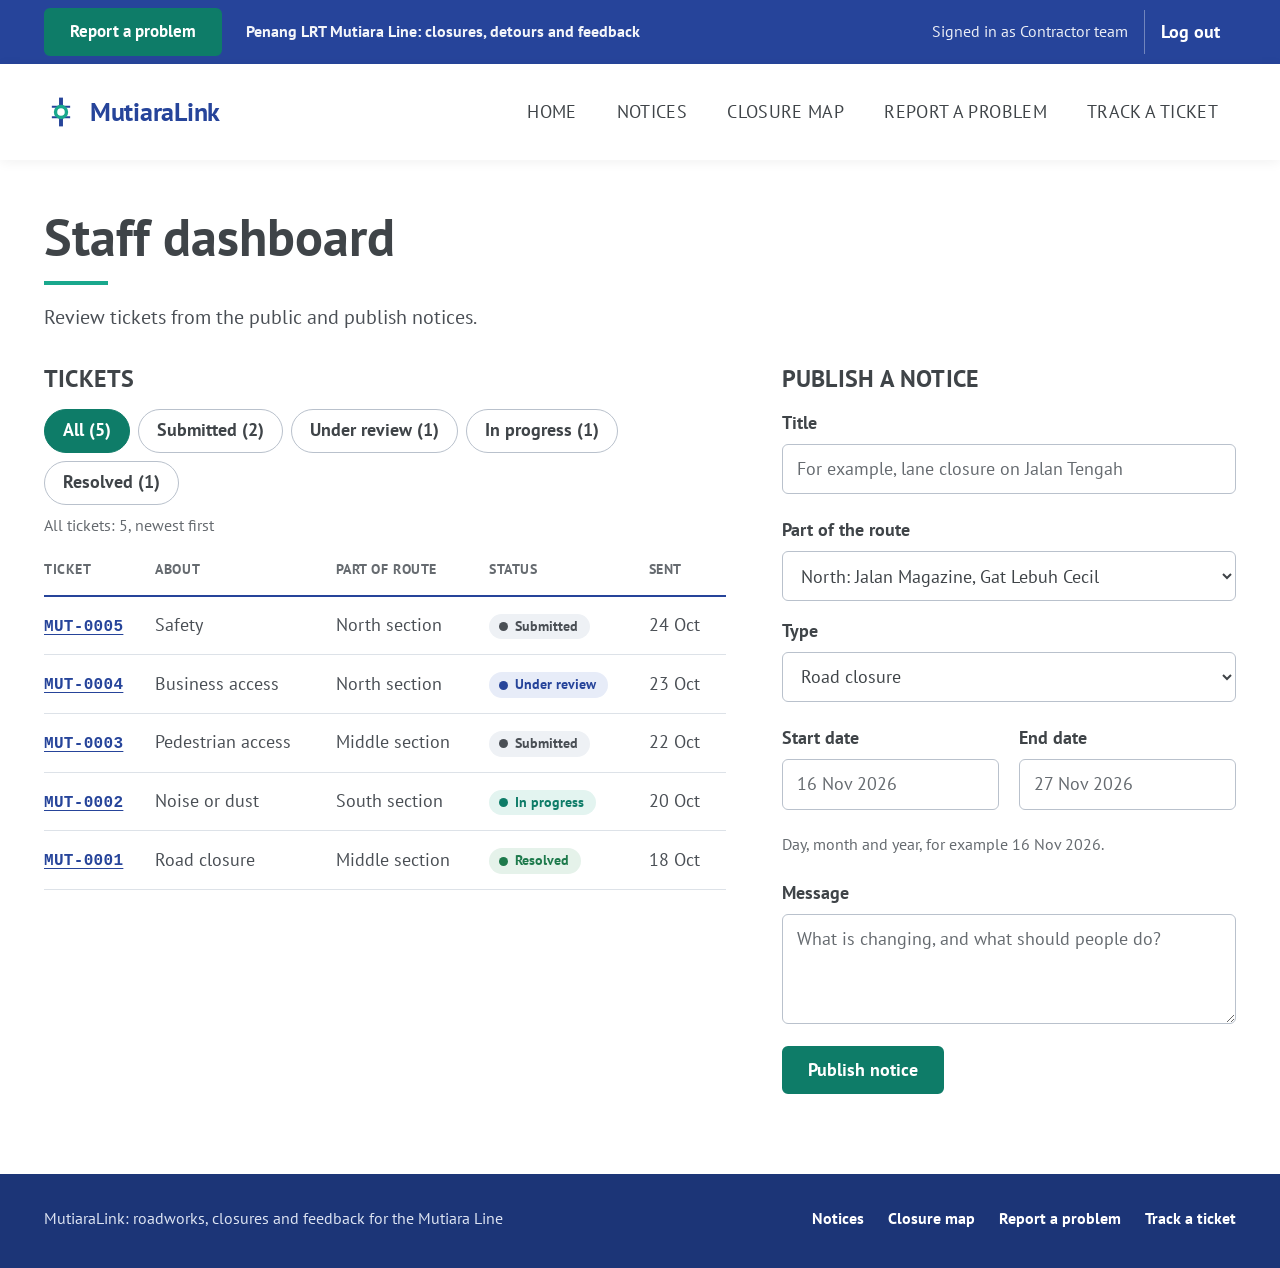
==== commit 782b80ae: "Restyle in the look of the MRT Corp public site Same pages and behaviour; new visual layer: - royal " ====
--- a/dashboard.html
+++ b/dashboard.html
@@ -8,8 +8,13 @@
 </head>
 <body data-page="dashboard">
 <a class="skip" href="#main">Skip to content</a>
+<div class="util"><div class="wrap">
+<a class="btn btn-util" href="feedback.html">Report a problem</a>
+<span class="util-note">Penang LRT Mutiara Line: closures, detours and feedback</span>
+<span class="util-links"><span class="util-signed">Signed in as Contractor team</span><a href="index.html">Log out</a></span>
+</div></div>
 <header class="top"><div class="wrap">
-<a class="brand" href="index.html"><svg width="26" height="26" viewBox="0 0 26 26" aria-hidden="true"><path d="M13 2v22" stroke="#1E2B2F" stroke-width="3"/><path d="M6 9h14M6 17h14" stroke="#1E2B2F" stroke-width="1.5"/><circle cx="13" cy="13" r="4" fill="#EEF2EE" stroke="#C62828" stroke-width="2.4"/></svg>MutiaraLink</a>
+<a class="brand" href="index.html"><svg width="34" height="34" viewBox="0 0 26 26" aria-hidden="true"><path d="M13 2v22" stroke="#26449A" stroke-width="3"/><path d="M6 9h14M6 17h14" stroke="#26449A" stroke-width="1.5"/><circle cx="13" cy="13" r="4.2" fill="#FFFFFF" stroke="#19A88D" stroke-width="2.6"/></svg>MutiaraLink</a>
 <nav class="nav" aria-label="Main">
 <a href="index.html">Home</a>
 <a href="notices.html">Notices</a>
@@ -17,7 +22,6 @@
 <a href="feedback.html">Report a problem</a>
 <a href="track.html">Track a ticket</a>
 </nav>
-<div class="signed"><span>Signed in as Contractor team</span><a class="staff" href="index.html">Log out</a></div>
 </div></header>
 
 <main id="main">
--- a/css/style.css
+++ b/css/style.css
@@ -1,368 +1,470 @@
-/* MutiaraLink: shared styles. Design system: see DESIGN.md ("The marked-up route drawing"). */
-
-@font-face{font-family:"Atkinson Hyperlegible Next";src:url(../fonts/atkinson-hyperlegible-next-400.woff2) format("woff2");font-weight:400;font-style:normal;font-display:swap}
-@font-face{font-family:"Atkinson Hyperlegible Next";src:url(../fonts/atkinson-hyperlegible-next-700.woff2) format("woff2");font-weight:700;font-style:normal;font-display:swap}
-@font-face{font-family:"Atkinson Hyperlegible Next";src:url(../fonts/atkinson-hyperlegible-next-800.woff2) format("woff2");font-weight:800;font-style:normal;font-display:swap}
-@font-face{font-family:"Atkinson Hyperlegible Mono";src:url(../fonts/atkinson-hyperlegible-mono-400.woff2) format("woff2");font-weight:400;font-style:normal;font-display:swap}
-@font-face{font-family:"Atkinson Hyperlegible Mono";src:url(../fonts/atkinson-hyperlegible-mono-600.woff2) format("woff2");font-weight:600;font-style:normal;font-display:swap}
+/* MutiaraLink: shared styles. Look and feel follows the MRT Corp public site
+   (royal blue utility bar, teal accents, PT Sans, photo hero, soft shadows).
+   See DESIGN.md for the tokens. */
+
+@font-face{font-family:"PT Sans";src:url(../fonts/pt-sans-400.woff2) format("woff2");font-weight:400;font-style:normal;font-display:swap}
+@font-face{font-family:"PT Sans";src:url(../fonts/pt-sans-700.woff2) format("woff2");font-weight:700;font-style:normal;font-display:swap}
 
 :root{
-  --tracing:#EEF2EE;
-  --ink:#1E2B2F;
-  --red:#C62828;
-  --pencil:#5E6C70;
-  --ochre:#8A5A00;
+  --blue:#26449A;      /* utility bar, route line, links */
+  --blue-dark:#1C3577;
+  --teal:#0E7C68;      /* buttons, active nav text (white-on-teal 5.1:1) */
+  --teal-bright:#19A88D; /* decorative bars only, never text */
+  --red:#D0232A;       /* closed, urgent */
+  --green:#1E7A4C;     /* resolved, completed */
+  --heading:#3F4448;
+  --text:#4A4F55;
+  --muted:#666B70;
+  --bg:#FFFFFF;
+  --soft:#F3F5F8;      /* alternating section ground */
+  --line:#DDE2E8;
   --white:#FFFFFF;
-  --rule:#B8C2BF;
-  --green:#2E6B3F;
-  --sans:"Atkinson Hyperlegible Next",system-ui,-apple-system,"Segoe UI",sans-serif;
-  --mono:"Atkinson Hyperlegible Mono",ui-monospace,"Cascadia Mono",Consolas,monospace;
+  --shadow:0 18px 50px -18px rgba(28,53,119,.28),0 4px 14px -6px rgba(0,0,0,.08);
+  --shadow-hover:0 26px 60px -20px rgba(28,53,119,.38),0 6px 18px -6px rgba(0,0,0,.10);
+  --ease:cubic-bezier(.22,1,.36,1);
+  --sans:"PT Sans",system-ui,-apple-system,"Segoe UI",sans-serif;
+  --mono:ui-monospace,"Cascadia Mono",Consolas,monospace;
+
+  /* old token names still used by inline SVG fills in JS-free markup */
+  --ink:var(--heading);
+  --pencil:var(--muted);
+  --ochre:var(--teal);
+  --rule:var(--line);
+  --tracing:var(--soft);
 }
 
 *,*::before,*::after{box-sizing:border-box}
-html{-webkit-text-size-adjust:100%;scrollbar-color:var(--pencil) var(--tracing)}
-body{margin:0;background:var(--tracing);color:var(--ink);font:400 17px/1.55 var(--sans);font-variant-numeric:tabular-nums}
-::selection{background:var(--red);color:var(--white)}
-h1,h2,h3{margin:0;text-wrap:balance}
+html{-webkit-text-size-adjust:100%;scroll-behavior:smooth}
+body{margin:0;background:var(--bg);color:var(--text);font:400 18px/1.6 var(--sans)}
+::selection{background:var(--blue);color:var(--white)}
+h1,h2,h3{margin:0;color:var(--heading);text-wrap:balance}
 p,li,dd{text-wrap:pretty}
-a{color:var(--ink);text-decoration:underline;text-decoration-color:var(--red);text-decoration-thickness:2px;text-underline-offset:3px}
-a:hover{color:var(--red)}
-:focus-visible{outline:3px solid var(--red);outline-offset:3px}
-input,select,textarea,button{font:inherit;color:inherit;caret-color:var(--red)}
+a{color:var(--blue);text-decoration:underline;text-decoration-thickness:1px;text-underline-offset:3px;transition:color .2s var(--ease)}
+a:hover{color:var(--teal)}
+:focus-visible{outline:3px solid var(--teal-bright);outline-offset:3px}
+input,select,textarea,button{font:inherit;color:inherit}
 [hidden]{display:none !important}
+img{max-width:100%;display:block}
 .sr-only{position:absolute;width:1px;height:1px;margin:-1px;padding:0;overflow:hidden;clip:rect(0 0 0 0);white-space:nowrap;border:0}
-.skip{position:absolute;left:16px;top:-100px;z-index:10;background:var(--ink);color:var(--white);padding:10px 16px;font-weight:700}
+.skip{position:absolute;left:16px;top:-100px;z-index:20;background:var(--blue);color:var(--white);padding:10px 16px;font-weight:700}
 .skip:focus{top:8px}
 .skip:hover{color:var(--white)}
 
 .wrap{max-width:1240px;margin:0 auto;padding:0 24px}
-.mono{font-family:var(--mono);font-weight:600;letter-spacing:.01em}
+.mono{font-family:var(--mono);font-weight:600;letter-spacing:.02em}
+
+/* ---------- utility bar (royal blue strip above the header) ---------- */
+.util{background:var(--blue);color:var(--white)}
+.util .wrap{display:flex;flex-wrap:wrap;align-items:center;gap:8px 24px;min-height:64px}
+.util-note{font-weight:700;font-size:16px;opacity:.95}
+.util-links{display:flex;flex-wrap:wrap;align-items:center;gap:0;margin-left:auto}
+.util-links a{display:inline-flex;align-items:center;min-height:44px;padding:0 16px;color:var(--white);font-weight:700;text-decoration:none;border-left:1px solid rgba(255,255,255,.35)}
+.util-links a:first-child{border-left:0}
+.util-links a:hover{color:var(--white);text-decoration:underline}
+.btn-util{background:var(--teal);border-color:var(--teal);font-size:17px;min-height:46px}
+.btn-util:hover{background:var(--white);border-color:var(--white);color:var(--blue)}
 
 /* ---------- header ---------- */
-.top .wrap{display:flex;flex-wrap:wrap;align-items:center;gap:4px 28px;min-height:68px}
-.brand{display:flex;align-items:center;gap:10px;color:var(--ink);text-decoration:none;font-weight:800;font-size:20px;min-height:44px}
-.brand:hover{color:var(--ink)}
+.top{background:var(--white);box-shadow:0 2px 12px rgba(0,0,0,.06);position:relative;z-index:5}
+.top .wrap{display:flex;flex-wrap:wrap;align-items:stretch;gap:0 40px;min-height:96px}
+.brand{display:flex;align-items:center;gap:12px;color:var(--blue);text-decoration:none;font-weight:700;font-size:26px;letter-spacing:-.01em}
+.brand:hover{color:var(--blue)}
 .brand svg{flex:none}
-.nav{display:flex;flex-wrap:wrap;gap:2px;flex:1}
-.nav a{display:inline-flex;align-items:center;min-height:44px;padding:0 12px;text-decoration:none;font-weight:700}
-.nav a:hover{color:var(--ink);text-decoration:underline;text-decoration-color:var(--red)}
-.nav a[aria-current]{text-decoration:underline;text-decoration-color:var(--red);text-decoration-thickness:3px}
-.staff{display:inline-flex;align-items:center;min-height:44px;color:var(--pencil);font-weight:700;text-decoration-color:var(--pencil)}
-.signed{display:flex;flex-wrap:wrap;align-items:center;gap:4px 16px;color:var(--pencil);font-size:15px}
-
-/* ---------- page head ---------- */
-.page-head{padding-top:40px;padding-bottom:28px}
-.page-head h1,.display{font-size:clamp(34px,4.4vw,54px);line-height:1.04;font-weight:800;letter-spacing:-.02em;max-width:20ch}
-.lead{margin:12px 0 0;max-width:60ch;color:var(--pencil);font-size:19px}
-.section{padding-top:40px;padding-bottom:16px}
-.section-head{display:flex;flex-wrap:wrap;justify-content:space-between;align-items:baseline;gap:6px 24px;margin-bottom:16px}
-.section-head h2,h2.headline{font-size:26px;line-height:1.15;font-weight:800;letter-spacing:-.01em}
+.nav{display:flex;flex-wrap:wrap;gap:0 4px;flex:1;justify-content:flex-end}
+.nav a{position:relative;display:inline-flex;align-items:center;min-height:56px;padding:0 18px;color:var(--heading);text-decoration:none;text-transform:uppercase;font-size:18px;letter-spacing:.02em}
+.nav a::after{content:"";position:absolute;left:0;right:0;bottom:0;height:4px;background:var(--teal-bright);transform:scaleX(0);transition:transform .35s var(--ease)}
+.nav a:hover{color:var(--teal)}
+.nav a:hover::after{transform:scaleX(1)}
+.nav a[aria-current]{color:var(--teal)}
+.nav a[aria-current]::after{transform:scaleX(1)}
+.staff{color:var(--white)}
+.signed{display:flex;flex-wrap:wrap;align-items:center;gap:4px 16px;font-size:16px}
+
+/* ---------- page head (inner pages) ---------- */
+.page-head{padding-top:48px;padding-bottom:32px}
+.page-head h1,.display{font-size:clamp(34px,4.2vw,52px);line-height:1.1;font-weight:700;max-width:22ch;color:var(--heading)}
+.page-head h1::after,.display::after{content:"";display:block;width:64px;height:4px;margin-top:16px;background:var(--teal-bright)}
+.lead{margin:16px 0 0;max-width:62ch;color:var(--text);font-size:20px}
+.section{padding-top:56px;padding-bottom:24px}
+.section-head{display:flex;flex-wrap:wrap;justify-content:space-between;align-items:baseline;gap:6px 24px;margin-bottom:24px}
+.section-head h2,h2.headline,.caps{font-size:clamp(26px,2.6vw,34px);line-height:1.15;font-weight:700;text-transform:uppercase;letter-spacing:.01em;color:var(--heading)}
+h2.headline{font-size:24px}
 .section-head a{font-weight:700}
 
+/* "Discover more" style link with an arrow that slides on hover */
+.more-link{display:inline-flex;align-items:center;gap:14px;color:var(--blue);font-size:22px;text-decoration:none}
+.more-link::after{content:"";width:10px;height:10px;border-right:2.5px solid currentColor;border-top:2.5px solid currentColor;transform:rotate(45deg);transition:transform .3s var(--ease)}
+.more-link:hover{color:var(--teal)}
+.more-link:hover::after{transform:translateX(6px) rotate(45deg)}
+
 /* ---------- buttons ---------- */
-.btn{display:inline-flex;align-items:center;justify-content:center;gap:8px;min-height:48px;padding:0 20px;border:1.5px solid var(--ink);border-radius:2px;background:var(--ink);color:var(--white);font-weight:700;text-decoration:none;cursor:pointer;transition:background-color .15s ease-out,border-color .15s ease-out}
-.btn:hover{background:var(--red);border-color:var(--red);color:var(--white)}
-.btn-secondary{background:transparent;color:var(--ink)}
-.btn-secondary:hover{background:var(--white);border-color:var(--ink);color:var(--ink)}
+.btn{display:inline-flex;align-items:center;justify-content:center;gap:8px;min-height:48px;padding:0 24px;border:2px solid var(--teal);border-radius:6px;background:var(--teal);color:var(--white);font-weight:700;text-decoration:none;cursor:pointer;transition:background-color .25s var(--ease),border-color .25s var(--ease),transform .25s var(--ease),box-shadow .25s var(--ease)}
+.btn:hover{background:var(--blue);border-color:var(--blue);color:var(--white);transform:translateY(-2px);box-shadow:0 10px 24px -10px rgba(28,53,119,.6)}
+.btn:active{transform:translateY(0)}
+.btn-secondary{background:transparent;color:var(--teal)}
+.btn-secondary:hover{background:var(--teal);border-color:var(--teal);color:var(--white)}
+.btn-light{background:var(--white);border-color:var(--white);color:var(--blue)}
+.btn-light:hover{background:var(--teal);border-color:var(--teal);color:var(--white)}
+.btn-ghost-light{background:transparent;border-color:var(--white);color:var(--white)}
+.btn-ghost-light:hover{background:var(--white);border-color:var(--white);color:var(--blue)}
 .actions{display:flex;flex-wrap:wrap;gap:12px}
 
 /* ---------- forms ---------- */
 .row{display:flex;flex-wrap:wrap;gap:16px 20px}
 .field{display:flex;flex-direction:column;gap:6px;flex:1 1 240px;min-width:0}
-.field label,.label{font-weight:700}
-.field input,.field select,.field textarea,.inline-form input{width:100%;min-height:48px;padding:10px 12px;border:1.5px solid var(--ink);border-radius:2px;background:var(--white);color:var(--ink)}
+.field label,.label{font-weight:700;color:var(--heading)}
+.field input,.field select,.field textarea,.inline-form input{width:100%;min-height:50px;padding:10px 14px;border:1px solid #B9C1CC;border-radius:6px;background:var(--white);color:var(--heading);transition:border-color .2s var(--ease),box-shadow .2s var(--ease)}
 .field textarea{min-height:130px;resize:vertical}
-.field input[type=file]{padding:9px 10px}
-.field input::placeholder,.field textarea::placeholder,.inline-form input::placeholder{color:var(--pencil)}
-.field input:focus-visible,.field select:focus-visible,.field textarea:focus-visible,.inline-form input:focus-visible{outline:3px solid var(--red);outline-offset:1px}
-.hint{color:var(--pencil);font-size:15px}
-.inline-form label{display:block;font-weight:700;margin-bottom:6px}
+.field input::placeholder,.field textarea::placeholder,.inline-form input::placeholder{color:var(--muted)}
+.field input:focus,.field select:focus,.field textarea:focus,.inline-form input:focus{outline:none;border-color:var(--teal);box-shadow:0 0 0 3px rgba(25,168,141,.25)}
+.hint{color:var(--muted);font-size:16px}
+.inline-form label{display:block;font-weight:700;margin-bottom:8px;color:var(--heading)}
 .inline-form div{display:flex;gap:8px}
 .inline-form input{flex:1;min-width:0}
-.inline-form .ref{font-family:var(--mono);font-weight:400}
+.inline-form .ref{font-family:var(--mono)}
+.inline-form .hint{display:block;margin-top:6px}
 
 /* ---------- chips ---------- */
-.chip{min-height:44px;padding:0 14px;border:1.5px solid var(--ink);border-radius:2px;background:transparent;color:var(--ink);font-weight:700;cursor:pointer}
-.chip:hover{background:var(--white)}
-.chip[aria-pressed="true"]{background:var(--ink);color:var(--white)}
+.chip{min-height:44px;padding:0 18px;border:1px solid #B9C1CC;border-radius:999px;background:var(--white);color:var(--heading);font-weight:700;cursor:pointer;transition:background-color .2s var(--ease),border-color .2s var(--ease),color .2s var(--ease)}
+.chip:hover{border-color:var(--teal);color:var(--teal)}
+.chip[aria-pressed="true"]{background:var(--teal);border-color:var(--teal);color:var(--white)}
 .chip-group{display:flex;flex-wrap:wrap;align-items:center;gap:8px}
 .chip-group .label{min-width:64px}
+.chip-sub{display:block;font-weight:400;font-size:13px;line-height:1.2;color:inherit}
+.chip:has(.chip-sub){padding-top:6px;padding-bottom:6px;text-align:left;border-radius:10px}
 
 /* ---------- status marks ---------- */
-.status{display:inline-flex;align-items:center;gap:7px;padding:2px 9px 2px 7px;border:1.5px solid currentColor;border-radius:2px;font-size:14px;font-weight:700;line-height:1.4;white-space:nowrap;background:var(--white)}
-.status::before{content:"";flex:none;width:10px;height:10px;border-radius:50%;border:2px solid currentColor}
-.s-submitted{color:var(--pencil);border-color:var(--pencil)}
-.s-review,.s-upcoming{color:var(--ochre);border-color:var(--ochre)}
-.s-review::before,.s-upcoming::before{background:linear-gradient(90deg,currentColor 50%,transparent 50%)}
-.s-progress{color:var(--ink);border-color:var(--ink)}
-.s-progress::before{background:conic-gradient(currentColor 0 75%,transparent 0)}
-.s-active{color:var(--red);border-color:var(--red)}
-.s-active::before{background:currentColor}
-.s-resolved,.s-completed{color:var(--green);border-color:var(--green)}
-.s-resolved::before,.s-completed::before{width:6px;height:11px;border-radius:0;border-width:0 2.5px 2.5px 0;transform:translateY(-2px) rotate(45deg);margin:0 2px 0 3px}
-.s-urgent{color:var(--white);background:var(--red);border-color:var(--red)}
-.s-urgent::before{border:0;border-radius:0;width:12px;height:10px;background:currentColor;clip-path:polygon(50% 0,100% 100%,0 100%)}
+.status{display:inline-flex;align-items:center;gap:7px;padding:3px 12px 3px 10px;border-radius:999px;font-size:14px;font-weight:700;line-height:1.4;white-space:nowrap;background:#EEF1F5;color:var(--heading)}
+.status::before{content:"";flex:none;width:9px;height:9px;border-radius:50%;background:currentColor}
+.s-submitted{background:#EEF1F5;color:#4A4F55}
+.s-review,.s-upcoming{background:#E7ECF8;color:var(--blue)}
+.s-progress{background:#E3F4F0;color:var(--teal)}
+.s-active{background:#FCE9EA;color:var(--red)}
+.s-resolved,.s-completed{background:#E5F2EA;color:var(--green)}
+.s-urgent{background:var(--red);color:var(--white)}
 .marks-row{display:flex;flex-wrap:wrap;align-items:center;gap:8px}
 
-/* ---------- ruled lists and tables ---------- */
-.rows{list-style:none;margin:0;padding:0;border-top:1.5px solid var(--ink)}
-.rows>li{padding:18px 0;border-bottom:1px solid var(--rule)}
-.rows h3{font-size:20px;line-height:1.25;font-weight:700}
-.rows h3 a{text-decoration:none}
-.rows h3 a:hover{text-decoration:underline;text-decoration-color:var(--red)}
-.meta{color:var(--pencil);font-size:15px}
+/* ---------- lists, cards, tables ---------- */
+.rows{list-style:none;margin:0;padding:0}
+.rows>li{padding:20px 0;border-bottom:1px solid var(--line)}
+.rows h3{font-size:21px;line-height:1.25;font-weight:700;margin-top:6px}
+.rows h3 a,.notice-row h2 a,.marks strong a,.card h3 a{color:var(--heading);text-decoration:none}
+.rows h3 a:hover,.notice-row h2 a:hover,.marks strong a:hover,.card h3 a:hover{color:var(--teal)}
+.rows .meta+p,.rows p.meta{margin:4px 0 0}
+.meta{color:var(--muted);font-size:16px}
+.card{background:var(--white);box-shadow:var(--shadow);padding:28px;transition:transform .35s var(--ease),box-shadow .35s var(--ease)}
+.card:hover{transform:translateY(-4px);box-shadow:var(--shadow-hover)}
 .table-wrap{overflow-x:auto}
 table{width:100%;border-collapse:collapse;min-width:620px}
-th,td{padding:12px 12px 12px 0;text-align:left;border-bottom:1px solid var(--rule);vertical-align:middle}
-thead th{font-size:14px;color:var(--pencil);font-weight:700;border-bottom:1.5px solid var(--ink)}
-dl.facts{margin:0;display:grid;grid-template-columns:minmax(120px,max-content) 1fr;gap:10px 24px}
-dl.facts dt{font-weight:700}
+th,td{padding:14px 12px 14px 0;text-align:left;border-bottom:1px solid var(--line);vertical-align:middle}
+thead th{font-size:14px;color:var(--muted);font-weight:700;text-transform:uppercase;letter-spacing:.04em;border-bottom:2px solid var(--blue)}
+tbody tr{transition:background-color .2s var(--ease)}
+tbody tr:hover{background:var(--soft)}
+dl.facts{margin:0;display:grid;grid-template-columns:minmax(130px,max-content) 1fr;gap:10px 24px}
+dl.facts dt{font-weight:700;color:var(--heading)}
 dl.facts dd{margin:0}
 
 /* ---------- panels ---------- */
-.panel{background:var(--white);border:1.5px solid var(--ink);padding:24px}
+.panel{background:var(--white);box-shadow:var(--shadow);padding:28px}
 .empty{display:flex;flex-wrap:wrap;gap:16px;align-items:center;justify-content:space-between}
-.empty p{margin:0;font-size:19px}
-
-/* ---------- drawing sheet (home + map) ---------- */
-.sheet{position:relative;border:1.5px solid var(--ink);display:grid;grid-template-columns:minmax(0,7fr) minmax(0,5fr);margin-bottom:8px}
-.sheet-notes{padding:36px 40px 40px;min-width:0}
-.sheet-drawing{margin:0;border-left:1px solid var(--ink);padding:16px 12px 76px;min-width:0}
+.empty p{margin:0;font-size:20px}
+
+/* ======================================================================
+   HOME
+   ====================================================================== */
+.hero{position:relative;overflow:hidden;color:var(--white);background:var(--blue-dark)}
+.hero-photo{position:absolute;inset:0;width:100%;height:100%;object-fit:cover;object-position:center 40%;animation:hero-zoom 24s var(--ease) both}
+.hero::before{content:"";position:absolute;inset:0;z-index:1;background:linear-gradient(90deg,rgba(10,20,45,.82) 0%,rgba(10,20,45,.62) 48%,rgba(10,20,45,.25) 100%)}
+.hero .wrap{position:relative;z-index:2;padding-top:96px;padding-bottom:104px}
+.hero-text{max-width:760px}
+.hero .marks-row .status{box-shadow:0 2px 8px rgba(0,0,0,.2)}
+.hero h1{margin-top:20px;color:var(--white);font-size:clamp(36px,5vw,68px);line-height:1.08;font-weight:700}
+.hero .detour{margin:22px 0 0;font-size:clamp(22px,2.4vw,30px);line-height:1.4;font-weight:700;color:#9FE6D6}
+.hero .more{margin:14px 0 0;font-size:19px;color:#E9EEF7;max-width:52ch}
+.hero .actions{margin-top:32px}
+.photo-credit{position:absolute;right:12px;bottom:8px;z-index:2;font-size:12px;color:rgba(255,255,255,.8)}
+.photo-credit a{color:inherit}
+.hero-text>*{animation:rise .9s var(--ease) both}
+.hero-text>*:nth-child(2){animation-delay:.08s}
+.hero-text>*:nth-child(3){animation-delay:.16s}
+.hero-text>*:nth-child(4){animation-delay:.24s}
+.hero-text>*:nth-child(5){animation-delay:.32s}
+@keyframes rise{from{opacity:0;transform:translateY(24px)}to{opacity:1;transform:none}}
+@keyframes hero-zoom{from{transform:scale(1.12)}to{transform:scale(1)}}
+
+.ticket-strip{background:var(--soft)}
+.ticket-strip .wrap{display:flex;flex-wrap:wrap;align-items:center;justify-content:space-between;gap:20px 40px;padding-top:28px;padding-bottom:28px}
+.ticket-strip .inline-form{flex:1 1 420px;max-width:560px}
+.ticket-strip p{margin:0;color:var(--heading);font-size:20px;font-weight:700}
+
+.closure-grid{display:grid;grid-template-columns:repeat(auto-fit,minmax(min(360px,100%),1fr));gap:28px}
+.closure-card{display:grid;grid-template-columns:44px minmax(0,1fr);gap:4px 18px;align-content:start}
+.closure-card .tri{grid-row:span 5}
+.closure-card h3{font-size:24px;line-height:1.2}
+.closure-card .via{color:var(--teal);font-weight:700}
+
+.notice-cards{display:grid;grid-template-columns:repeat(auto-fit,minmax(min(300px,100%),1fr));gap:28px}
+.notice-cards .card h3{font-size:21px;line-height:1.25;margin:10px 0 8px}
+.notice-cards .card p{margin:0}
+
+.split{display:grid;grid-template-columns:minmax(0,1fr) minmax(0,1fr);gap:56px;align-items:center}
+.split-photo{position:relative;box-shadow:var(--shadow)}
+.split-photo img{width:100%;height:100%;max-height:520px;object-fit:cover}
+.split-photo figcaption{position:absolute;right:0;bottom:0;padding:4px 10px;background:rgba(0,0,0,.55);color:#fff;font-size:12px}
+.split-photo figcaption a{color:inherit}
+.steps{list-style:none;margin:20px 0 0;padding:0;counter-reset:step}
+.steps li{position:relative;padding:14px 0 14px 60px;border-bottom:1px solid var(--line)}
+.steps li::before{counter-increment:step;content:counter(step);position:absolute;left:0;top:12px;width:40px;height:40px;border-radius:50%;background:var(--blue);color:#fff;font-weight:700;display:flex;align-items:center;justify-content:center}
+.steps strong{color:var(--heading)}
+
+/* scroll reveal: only when JS adds .js-reveal to <html>; content is visible without it */
+.js-reveal .reveal{opacity:0;transform:translateY(32px);transition:opacity .8s var(--ease),transform .8s var(--ease)}
+.js-reveal .reveal.is-in{opacity:1;transform:none}
+
+/* ======================================================================
+   ROUTE DRAWING (home preview + map)
+   ====================================================================== */
+.sheet{position:relative;display:grid;grid-template-columns:minmax(0,6fr) minmax(0,5fr);gap:0;background:var(--white);box-shadow:var(--shadow);margin-bottom:8px}
+.sheet-notes{padding:40px 44px 44px;min-width:0}
+.sheet-drawing{margin:0;padding:24px 16px 72px;min-width:0;background:linear-gradient(180deg,#F3F5F8,#E9EEF5)}
 .sheet-drawing svg{display:block;width:100%;height:auto;max-height:680px}
-.titleblock{position:absolute;right:-1.5px;bottom:-1.5px;display:grid;grid-template-columns:auto auto;border:1.5px solid var(--ink);background:var(--white);margin:0}
-.titleblock div{padding:6px 14px;border-left:1px solid var(--ink)}
+.titleblock{position:absolute;right:0;bottom:0;display:grid;grid-template-columns:auto auto;background:var(--blue);color:var(--white);margin:0}
+.titleblock div{padding:8px 16px;border-left:1px solid rgba(255,255,255,.3)}
 .titleblock div:first-child{border-left:0}
-.titleblock dt{color:var(--pencil);font-size:13px;font-weight:700}
+.titleblock dt{font-size:13px;opacity:.85}
 .titleblock dd{margin:0;font-weight:700;font-size:15px}
 .sheet-drawing a{text-decoration:none}
 .sheet-drawing a:focus-visible{outline:none}
 .sheet-drawing a:focus-visible .cloud,.sheet-drawing a:hover .cloud{stroke-width:3.6}
 
-/* revision triangle */
+/* numbered warning triangle */
 .tri{flex:none;width:36px;height:32px;color:var(--red)}
 .tri path{fill:none;stroke:currentColor;stroke-width:2.4;stroke-linejoin:round}
-.tri text{fill:currentColor;font:800 14px var(--sans)}
-
-/* home: plain answer */
-.answer{display:grid;grid-template-columns:44px minmax(0,1fr);gap:0 16px;padding-bottom:28px;margin-bottom:28px;border-bottom:1.5px solid var(--ink)}
-.answer .tri{width:44px;height:40px;margin-top:6px}
-.answer h1{font-size:clamp(30px,3.7vw,46px);line-height:1.08;font-weight:800;letter-spacing:-.02em}
-.answer .detour{margin:14px 0 0;font-size:clamp(22px,2.2vw,28px);line-height:1.4;font-weight:700;color:var(--ochre)}
-.answer .more{margin:12px 0 0;color:var(--pencil)}
-.answer .more a{font-weight:700;color:var(--ink)}
-.notes-h{font-size:20px;font-weight:800;margin-bottom:4px}
-.marks{list-style:none;margin:0;padding:0}
-.marks li{display:grid;grid-template-columns:44px minmax(0,1fr);gap:2px 16px;padding:14px 0;border-bottom:1px solid var(--rule)}
-.marks .tri{grid-row:span 4;margin:2px 0 0 4px}
-.marks strong{font-size:20px;line-height:1.25}
-.marks strong a{text-decoration:none}
-.marks strong a:hover{text-decoration:underline;text-decoration-color:var(--red)}
-.marks .via{color:var(--ochre);font-weight:700}
-.marks .access{color:var(--ink)}
-.sheet-notes .to-map{margin-top:20px}
-.sheet .inline-form{margin-top:32px;padding-top:24px;border-top:1px solid var(--rule);max-width:480px}
-.inline-form .hint{display:block;margin-top:6px}
-.rows h3{margin-top:8px}
-.rows .meta+p,.rows p.meta{margin:4px 0 0}
-.steps strong{margin-right:4px}
+.tri text{fill:currentColor;font:700 15px var(--sans)}
+
+/* drawing colours (SVG attributes are overridden here) */
+.sheet-drawing svg [stroke="#1E2B2F"]{stroke:var(--blue)}
+.sheet-drawing svg [fill="#1E2B2F"],.inset [fill="#1E2B2F"]{fill:#333}
+.sheet-drawing svg [stroke="#8A5A00"],.inset [stroke="#8A5A00"]{stroke:var(--teal)}
+.sheet-drawing svg [stroke="#C62828"],.inset [stroke="#C62828"]{stroke:var(--red)}
+.sheet-drawing svg [fill="#C62828"],.inset [fill="#C62828"]{fill:var(--red)}
+.sheet-drawing svg [fill="#5E6C70"]{fill:var(--muted)}
 
 /* map: closure picker */
-.picks{list-style:none;margin:0;padding:0;display:flex;flex-direction:column;gap:8px}
-.picks{margin-top:28px}
-.pick{display:grid;grid-template-columns:44px minmax(0,1fr) auto;align-items:center;gap:2px 14px;width:100%;padding:12px 14px 12px 10px;border:1.5px solid var(--rule);border-radius:2px;background:transparent;text-align:left;cursor:pointer}
-.pick:hover{border-color:var(--ink)}
-.pick[aria-current="true"]{border-color:var(--ink);background:var(--white)}
+.picks{list-style:none;margin:28px 0 0;padding:0;display:flex;flex-direction:column;gap:10px}
+.pick{display:grid;grid-template-columns:44px minmax(0,1fr) auto;align-items:center;gap:2px 14px;width:100%;padding:14px 16px 14px 12px;border:1px solid var(--line);border-radius:8px;background:var(--white);text-align:left;cursor:pointer;transition:border-color .25s var(--ease),box-shadow .25s var(--ease),transform .25s var(--ease)}
+.pick:hover{border-color:var(--teal-bright);transform:translateX(4px)}
+.pick[aria-current="true"]{border-color:var(--teal);box-shadow:0 0 0 2px var(--teal) inset,0 10px 28px -14px rgba(28,53,119,.45)}
 .pick[aria-current="true"] .tri path{fill:currentColor}
 .pick[aria-current="true"] .tri text{fill:var(--white)}
 .pick .tri{grid-row:span 2}
-.pick strong{font-size:19px;line-height:1.25}
-.pick>span:not(.status){grid-column:2;color:var(--pencil);font-size:15px}
+.pick strong{font-size:20px;line-height:1.25;color:var(--heading)}
+.pick>span:not(.status){grid-column:2;color:var(--muted);font-size:16px}
 .pick .status{grid-column:3;grid-row:1 / span 2}
-.selected{margin-top:24px;padding-top:24px;border-top:1.5px solid var(--ink)}
-.selected h2{margin-top:12px;font-size:26px;line-height:1.15;font-weight:800}
-.selected .when{margin:6px 0 0;font-weight:700}
-.selected .detour{margin:14px 0 0;font-size:20px;line-height:1.35;font-weight:700;color:var(--ochre)}
+.selected{margin-top:28px;padding-top:28px;border-top:1px solid var(--line);animation:rise .5s var(--ease) both}
+.selected h2{margin-top:12px;font-size:28px;line-height:1.15;font-weight:700}
+.selected .when{margin:6px 0 0;font-weight:700;color:var(--heading)}
+.selected .detour{margin:14px 0 0;font-size:22px;line-height:1.35;font-weight:700;color:var(--teal)}
 .selected p{max-width:36em}
 #sel-how{margin:10px 0 0}
-.selected .actions{margin-top:20px}
+.selected .actions{margin-top:22px}
 .inset{display:none}
 .dwg-closure{cursor:pointer}
 .dwg-closure:focus-visible{outline:none}
 .dwg-closure:focus-visible .cloud{stroke-width:4.4}
 .dwg-closure .cloud{stroke-width:2.2}
-.dwg-closure .detour-path{stroke-width:2.4}
+.dwg-closure .detour-path{stroke-width:2.6}
 .dwg-closure.is-selected .cloud{stroke-width:3.6}
-.dwg-closure.is-selected .detour-path{stroke-width:4.4}
+.dwg-closure.is-selected .detour-path{stroke-width:4.6}
 .dwg-closure.is-dim .cloud{stroke-width:1.4}
-.dwg-closure.is-dim .detour-path{stroke-width:1.6;stroke-opacity:.6}
+.dwg-closure.is-dim .detour-path{stroke-width:1.6;stroke-opacity:.55}
 .dwg-closure.is-dim .over{stroke-opacity:.35}
-.dwg-closure .cloud,.dwg-closure .detour-path{transition:stroke-width .2s ease-out}
-.dwg-closure.is-selected .mark{fill:#C62828}
+.dwg-closure .cloud,.dwg-closure .detour-path{transition:stroke-width .3s var(--ease),stroke-opacity .3s var(--ease)}
+.dwg-closure.is-selected .mark{fill:var(--red)}
 .dwg-closure.is-selected text{fill:#FFFFFF}
-.dwg-closure.is-upcoming .cloud{stroke:#5E6C70;stroke-dasharray:4 3}
-.dwg-closure.is-upcoming .over{stroke:#5E6C70}
-.road-labels text{transition:fill .2s ease-out}
-.road-labels .lbl-closed{fill:#C62828;font-weight:800}
-.road-labels .lbl-detour{fill:#8A5A00;font-weight:800}
-.legend{display:flex;flex-wrap:wrap;justify-content:center;gap:6px 20px;margin-top:8px;color:var(--pencil);font-size:15px}
+.dwg-closure.is-upcoming .cloud{stroke:var(--muted);stroke-dasharray:4 3}
+.dwg-closure.is-upcoming .over{stroke:var(--muted)}
+.road-labels text{transition:fill .3s var(--ease)}
+.road-labels .lbl-closed{fill:var(--red);font-weight:700}
+.road-labels .lbl-detour{fill:var(--teal);font-weight:700}
+.legend{display:flex;flex-wrap:wrap;justify-content:center;gap:6px 22px;margin-top:10px;color:var(--muted);font-size:15px}
 .legend span{display:inline-flex;align-items:center;gap:6px}
-
-/* ---------- notices ---------- */
-.filters{display:flex;flex-direction:column;gap:16px;padding:20px 0 24px;border-top:1.5px solid var(--ink);border-bottom:1px solid var(--rule)}
-.notice-row{display:grid;grid-template-columns:minmax(150px,200px) minmax(0,1fr);gap:8px 32px}
-.notice-row .when strong{display:block;font-size:17px}
-.notice-row .when .meta{display:block}
-.notice-row h2{margin-top:8px;font-size:20px;line-height:1.25;font-weight:700}
-.notice-row h2 a{text-decoration:none}
-.notice-row h2 a:hover{text-decoration:underline;text-decoration-color:var(--red)}
-.notice-row p{margin:6px 0 0;max-width:68ch}
-.notice-row .links a{font-weight:700}
-.crumb{padding-top:28px}
-.crumb a{color:var(--ink);font-weight:700}
-.notice-detail{max-width:860px}
-dl.notice-facts{margin-top:28px;padding:20px 0;border-top:1.5px solid var(--ink);border-bottom:1px solid var(--rule)}
-.do-panel{margin-top:28px}
-.do-panel p,.notice-body p{margin:10px 0 0;font-size:19px;max-width:34em}
-.notice-body{margin-top:32px}
-
-/* ---------- ticket progress ---------- */
-.progress{list-style:none;margin:0;padding:0;display:grid;grid-template-columns:repeat(4,minmax(0,1fr))}
-.progress li{position:relative;padding-top:34px;padding-right:12px}
-.progress li::before{content:"";position:absolute;left:0;top:0;width:22px;height:22px;border:1.5px solid var(--rule);border-radius:50%;background:var(--white)}
-.progress li::after{content:"";position:absolute;left:30px;right:8px;top:10px;height:2px;background:var(--rule)}
-.progress li:last-child::after{display:none}
-.progress li.done::before{background:var(--ink);border-color:var(--ink)}
-.progress li.done::after{background:var(--ink)}
-.progress li.now::before{border:6px solid var(--ink)}
-.progress strong{display:block}
-.progress span{color:var(--pencil);font-size:15px}
-.progress li.next strong{color:var(--pencil)}
-
-/* ---------- ticket reference (title-block cell) ---------- */
-.ticket-ref{display:inline-grid;grid-template-columns:auto auto;border:1.5px solid var(--ink);background:var(--white)}
-.ticket-ref div{padding:8px 16px;border-left:1px solid var(--ink);display:flex;flex-direction:column;justify-content:center;gap:4px}
-.ticket-ref div:first-child{border-left:0}
-.ticket-ref dt{color:var(--pencil);font-size:13px;font-weight:700}
-.ticket-ref dd{margin:0}
-.ticket-ref .mono{font-size:28px;line-height:1.1}
-
-/* ---------- footer ---------- */
-.foot{margin-top:64px;border-top:1.5px solid var(--ink)}
-.foot .wrap{display:flex;flex-wrap:wrap;gap:8px 28px;padding-top:20px;padding-bottom:28px;color:var(--pencil);font-size:15px}
-.foot nav{display:flex;flex-wrap:wrap;gap:4px 20px;margin-left:auto}
-.foot a{color:var(--ink);font-weight:700}
-
-/* ---------- responsive ---------- */
-@media (max-width:1060px){
-  .titleblock{position:static;grid-column:1 / -1;justify-self:end;border-width:1px 0 0 1px}
-  .sheet-drawing{padding-bottom:16px}
-}
-@media (max-width:960px){
-  .top .wrap{padding-top:8px}
-  .nav{flex-basis:100%;order:3;margin:0 -12px}
-  .nav a{padding:0 10px}
-}
-@media (max-width:860px){
-  .sheet{grid-template-columns:minmax(0,1fr)}
-  .sheet-notes{padding:24px 20px 28px}
-  .sheet-drawing{border-left:0;border-top:1px solid var(--ink);padding:12px 8px}
-  .sheet-drawing svg{max-height:none}
-  .inset{display:block;width:100%;height:auto;margin-top:16px;background:var(--white);border:1px solid var(--rule)}
-  .titleblock{position:static;justify-self:stretch;grid-template-columns:minmax(0,1fr) minmax(0,1fr);border-width:1px 0 0}
-  .progress{grid-template-columns:minmax(0,1fr);gap:18px}
-  .progress li{padding:0 0 0 36px}
-  .progress li::after{left:10px;top:28px;bottom:-14px;right:auto;width:2px;height:auto}
-}
-@media (max-width:700px){
-  .notice-row{grid-template-columns:minmax(0,1fr)}
-  .page-head{padding-top:28px}
-  .lead{font-size:17px}
-  .answer{grid-template-columns:36px minmax(0,1fr);gap:0 12px}
-  .answer .tri{width:36px;height:32px}
-  .marks li{grid-template-columns:36px minmax(0,1fr);gap:2px 12px}
-  .marks .tri{width:32px;margin-left:0}
-}
-@media (prefers-reduced-motion:reduce){*,*::before,*::after{transition:none !important}}
-@media (min-width:1100px){.nowrap{white-space:nowrap}}
-
-/* ---------- form pages and dashboard ---------- */
-.two-col{display:grid;grid-template-columns:minmax(0,2fr) minmax(0,1fr);gap:40px 56px;align-items:start}
-.dash{grid-template-columns:minmax(0,3fr) minmax(300px,2fr)}
-.col-side{padding-top:4px}
-.side-h{font-size:20px;font-weight:800}
-.stack{display:flex;flex-direction:column;gap:20px}
-.error{color:var(--red);font-weight:700;font-size:15px}
-.field [aria-invalid="true"]{border-color:var(--red);border-width:2px}
-.status-steps{list-style:none;margin:14px 0 0;padding:0;border-top:1.5px solid var(--ink)}
-.status-steps li{display:flex;flex-direction:column;align-items:flex-start;gap:6px;padding:12px 0;border-bottom:1px solid var(--rule)}
-.replies p{margin:0}
-.replies p+p{margin-top:4px;max-width:65ch}
-.published{margin-top:14px;padding:14px 16px;border-color:var(--green);display:flex;flex-wrap:wrap;gap:4px 12px}
-.published strong{color:var(--green)}
-td .mono{font-size:16px}
-@media (max-width:860px){.two-col,.dash{grid-template-columns:minmax(0,1fr)}}
-.stack>.field{flex:none}
-
-/* ---------- notices: filters, rows, detail (after critique) ---------- */
-.via{color:var(--ochre);font-weight:700}
+.legend [stroke="#8A5A00"]{stroke:var(--teal)}
+.legend [stroke="#C62828"]{stroke:var(--red)}
+
+/* ======================================================================
+   NOTICES
+   ====================================================================== */
+.filters{display:flex;flex-direction:column;gap:16px;padding:28px;background:var(--soft)}
 .search-row{align-items:flex-end}
 .search-row .field:first-child{flex:2 1 320px}
 .field-btn{flex:0 0 auto}
-.filter-more summary{display:inline-flex;align-items:center;min-height:44px;font-weight:700;cursor:pointer;text-decoration:underline;text-decoration-color:var(--red);text-decoration-thickness:2px;text-underline-offset:3px}
+.filter-more summary{display:inline-flex;align-items:center;min-height:44px;font-weight:700;color:var(--blue);cursor:pointer}
 .filter-body{display:flex;flex-direction:column;gap:14px;padding-top:12px}
+.filter-body .field{flex:none}
 .field-type{max-width:360px}
-.chip-sub{display:block;font-weight:400;font-size:13px;line-height:1.2;color:inherit}
-.chip:has(.chip-sub){padding-top:6px;padding-bottom:6px;text-align:left}
-.count{margin:28px 0 10px}
-.notice-row h2{margin-top:0}
+.count{margin:28px 0 6px}
+.notice-row{display:grid;grid-template-columns:minmax(160px,210px) minmax(0,1fr);gap:8px 36px;transition:background-color .25s var(--ease)}
+.notice-row:hover{background:linear-gradient(90deg,var(--soft),transparent)}
+.notice-row .when strong{display:block;font-size:17px;color:var(--heading)}
+.notice-row .when .meta{display:block}
+.notice-row h2{margin:0;font-size:22px;line-height:1.25;font-weight:700}
 .notice-row .marks-row{margin-top:8px}
+.notice-row p{margin:6px 0 0;max-width:68ch}
 .notice-row .via{margin-top:4px}
+.via{color:var(--teal);font-weight:700}
 .map-link{display:inline-flex;align-items:center;gap:8px;min-height:44px;font-weight:700}
 .tri-sm{width:24px;height:22px}
-.notice-title{margin-top:12px;max-width:24ch}
-.notice-tags{margin-top:16px}
-.do-panel .via{font-size:20px;margin-top:12px}
-.notice-actions{margin-top:32px}
-.crumb a{display:inline-flex;align-items:center;min-height:44px}
+.crumb{padding-top:28px;margin:0}
+.crumb a{display:inline-flex;align-items:center;min-height:44px;font-weight:700}
+.notice-detail{max-width:880px}
+.notice-title{margin-top:8px;max-width:24ch}
+.notice-tags{margin-top:20px}
+.do-panel{margin-top:28px;border-top:4px solid var(--teal-bright)}
+.do-panel .via{font-size:21px;margin-top:12px}
+.do-panel p,.notice-body p{margin:10px 0 0;font-size:19px;max-width:36em}
+dl.notice-facts{margin-top:32px;padding:24px 0;border-top:1px solid var(--line);border-bottom:1px solid var(--line)}
+.notice-body{margin-top:36px}
+.notice-actions{margin-top:36px}
+
+/* ======================================================================
+   FORMS, TRACK, DASHBOARD
+   ====================================================================== */
+.two-col{display:grid;grid-template-columns:minmax(0,2fr) minmax(0,1fr);gap:40px 56px;align-items:start}
+.dash{grid-template-columns:minmax(0,3fr) minmax(300px,2fr)}
+.col-side{padding-top:0}
+.side-h{font-size:22px;font-weight:700;text-transform:uppercase}
+.stack{display:flex;flex-direction:column;gap:22px}
+.stack>.field{flex:none}
+.error{color:var(--red);font-weight:700;font-size:16px}
+.field [aria-invalid="true"]{border-color:var(--red);box-shadow:0 0 0 3px rgba(208,35,42,.18)}
+.safety-note{color:var(--red);font-weight:700;font-size:16px}
+.emergency{margin:0 0 28px;padding:16px 18px;background:var(--blue);color:var(--white);font-weight:700}
+.status-steps{list-style:none;margin:16px 0 0;padding:0}
+.status-steps li{display:flex;flex-direction:column;align-items:flex-start;gap:6px;padding:14px 0;border-bottom:1px solid var(--line)}
+.file-pick{display:flex;flex-wrap:wrap;align-items:center;gap:8px 14px}
+.file-pick input:focus-visible+label{outline:3px solid var(--teal-bright);outline-offset:3px}
+.done-lead{margin:10px 0 20px;max-width:36em}
+.done-actions,.nf-actions{margin-top:24px}
+.nf-text{margin:8px 0 0}
+.lookup{margin-top:32px;max-width:560px}
+.replies p{margin:0}
+.replies p+p{margin-top:4px;max-width:65ch}
+.published{display:flex;flex-direction:column;align-items:flex-start;gap:2px;margin-top:16px;padding:16px 18px;border-top:4px solid var(--green)}
+.published strong{color:var(--green)}
+.publish-form{margin-top:16px}
+.field-half{flex-basis:150px}
+.field-full{flex-basis:100%}
+.publish-form textarea{min-height:110px}
+.dash-chips{margin:16px 0 8px}
+.tcount{margin:0 0 6px}
+td .mono,.tickets a.mono{font-size:16px}
+
+/* ticket progress */
+.progress{list-style:none;margin:0;padding:0;display:grid;grid-template-columns:repeat(4,minmax(0,1fr))}
+.progress li{position:relative;padding-top:38px;padding-right:12px}
+.progress li::before{content:"";position:absolute;left:0;top:0;width:26px;height:26px;border:2px solid var(--line);border-radius:50%;background:var(--white);z-index:1}
+.progress li::after{content:"";position:absolute;left:30px;right:6px;top:12px;height:3px;background:var(--line)}
+.progress li:last-child::after{display:none}
+.progress li.done::before{background:var(--teal);border-color:var(--teal)}
+.progress li.done::after{background:var(--teal)}
+.progress li.now::before{border:7px solid var(--teal)}
+.progress strong{display:block;color:var(--heading)}
+.progress span{color:var(--muted);font-size:16px}
+.progress li.next strong{color:var(--muted)}
+
+/* ticket reference */
+.ticket-ref{display:inline-grid;grid-template-columns:auto auto;background:var(--white);box-shadow:var(--shadow);border-top:4px solid var(--blue)}
+.ticket-ref div{padding:12px 20px;border-left:1px solid var(--line);display:flex;flex-direction:column;justify-content:flex-start;gap:6px}
+.ticket-ref div:first-child{border-left:0}
+.ticket-ref dt{color:var(--muted);font-size:13px;font-weight:700;text-transform:uppercase;letter-spacing:.04em}
+.ticket-ref dd{margin:0}
+.ticket-ref .mono{font-size:28px;line-height:1.1;color:var(--blue)}
+
+/* ---------- footer ---------- */
+.foot{margin-top:80px;background:var(--blue-dark);color:#DCE3F2}
+.foot .wrap{display:flex;flex-wrap:wrap;gap:12px 32px;padding-top:32px;padding-bottom:36px;font-size:16px}
+.foot nav{display:flex;flex-wrap:wrap;gap:4px 24px;margin-left:auto}
+.foot a{color:var(--white);font-weight:700;text-decoration:none}
+.foot a:hover{color:#9FE6D6;text-decoration:underline}
+.foot .credits{flex-basis:100%;font-size:13px;color:#B9C4DD}
+.foot .credits a{font-weight:400;color:#DCE3F2;text-decoration:underline}
+
+/* ---------- responsive ---------- */
+@media (max-width:1100px){
+  .nav a{padding:0 12px;font-size:16px}
+  .top .wrap{gap:0 24px}
+}
+@media (max-width:1060px){
+  .titleblock{position:static;grid-column:1 / -1;justify-self:end}
+  .sheet-drawing{padding-bottom:16px}
+}
+@media (max-width:960px){
+  .top .wrap{min-height:0;padding-top:12px;padding-bottom:4px}
+  .brand{min-height:48px}
+  .nav{flex-basis:100%;justify-content:flex-start;margin:0 -12px}
+  .nav a{min-height:48px}
+  .split{grid-template-columns:minmax(0,1fr);gap:32px}
+}
+@media (max-width:860px){
+  .sheet{grid-template-columns:minmax(0,1fr)}
+  .sheet-notes{padding:28px 22px 32px}
+  .sheet-drawing{padding:12px 8px}
+  .sheet-drawing svg{max-height:none}
+  .inset{display:block;width:100%;height:auto;margin-top:16px;background:var(--soft);border-radius:8px}
+  .titleblock{position:static;justify-self:stretch;grid-template-columns:minmax(0,1fr) minmax(0,1fr)}
+  .progress{grid-template-columns:minmax(0,1fr);gap:18px}
+  .progress li{padding:0 0 0 40px}
+  .progress li::after{left:12px;top:30px;bottom:-14px;right:auto;width:3px;height:auto}
+  .two-col,.dash{grid-template-columns:minmax(0,1fr)}
+}
 @media (max-width:700px){
+  body{font-size:17px}
+  .util .wrap{min-height:0;padding-top:10px;padding-bottom:10px}
+  .util-note{flex-basis:100%;font-size:15px}
+  .util-links{margin-left:-16px}
+  .brand{font-size:22px}
+  .nav a{padding:0 10px;font-size:15px}
+  .page-head{padding-top:32px}
+  .lead{font-size:18px}
+  .hero .wrap{padding-top:56px;padding-bottom:64px}
+  .card,.panel{padding:22px}
+  .filters{padding:20px}
+  .notice-row{grid-template-columns:minmax(0,1fr)}
+  .pick{grid-template-columns:36px minmax(0,1fr)}
+  .pick .tri{grid-row:span 3;width:32px}
+  .pick .status{grid-column:2;grid-row:auto;justify-self:start;margin-top:4px}
+  .closure-card{grid-template-columns:36px minmax(0,1fr);gap:4px 12px}
   dl.facts{grid-template-columns:minmax(0,1fr);gap:2px 0}
   dl.facts dd{margin-bottom:10px}
   .field-btn{flex:1 1 100%}
-}
-
-/* ---------- forms and dashboard (after critique) ---------- */
-.safety-note{color:var(--red);font-weight:700;font-size:15px}
-.emergency{margin:0 0 24px;padding:12px 14px;border:1.5px solid var(--ink);background:var(--white);font-weight:700}
-.file-pick{display:flex;flex-wrap:wrap;align-items:center;gap:8px 14px}
-.file-pick input:focus-visible+label{outline:3px solid var(--red);outline-offset:3px}
-.done-lead{margin:10px 0 20px;max-width:36em}
-.done-actions,.nf-actions{margin-top:24px}
-.nf-text{margin:8px 0 0}
-.lookup{margin-top:28px;max-width:520px}
-.ticket-ref div{justify-content:flex-start}
-.col-side{padding-top:0}
-.dash-chips{margin:14px 0 8px}
-.tcount{margin:0 0 6px}
-.published{flex-direction:column;align-items:flex-start;gap:2px;margin-top:14px}
-.publish-form{margin-top:14px}
-.field-half{flex-basis:150px}
-.publish-form textarea{min-height:110px}
-.tickets a.mono{font-size:16px}
-@media (max-width:700px){
   table.tickets{min-width:0}
   .tickets thead{position:absolute;width:1px;height:1px;overflow:hidden;clip:rect(0 0 0 0)}
-  .tickets tr{display:grid;grid-template-columns:auto 1fr;gap:4px 12px;padding:12px 0;border-bottom:1px solid var(--rule)}
+  .tickets tr{display:grid;grid-template-columns:auto 1fr;gap:4px 12px;padding:14px 0;border-bottom:1px solid var(--line)}
   .tickets td{border:0;padding:0}
   .tickets td[data-label="Status"]{justify-self:end;grid-row:1;grid-column:2}
-  .tickets td[data-label="About"],.tickets td[data-label="Part of route"],.tickets td[data-label="Sent"]{grid-column:1 / -1;color:var(--pencil);font-size:15px}
+  .tickets td[data-label="About"],.tickets td[data-label="Part of route"],.tickets td[data-label="Sent"]{grid-column:1 / -1;color:var(--muted);font-size:16px}
   .tickets td[data-label="Part of route"]::before{content:"Part of route: "}
   .tickets td[data-label="Sent"]::before{content:"Sent "}
-}
-.filter-body .field{flex:none}
+  .legend{gap:6px 16px}
+}
+@media (prefers-reduced-motion:reduce){
+  *,*::before,*::after{transition:none !important;animation:none !important}
+  html{scroll-behavior:auto}
+}
+.split-band{background:var(--soft);margin-top:56px;padding-bottom:64px}
+.util-signed{padding:0 16px;font-size:16px;opacity:.9}
+/* map page: breathing room under the header; closures drawn as bold red bars instead of revision clouds */
+body[data-page="map"] .sheet{margin-top:48px}
+.dwg-closure .cloud{opacity:0}
+.dwg-closure .over{stroke-width:11;stroke-linecap:round;transition:stroke-width .3s var(--ease),stroke-opacity .3s var(--ease)}
+.dwg-closure.is-selected .over{stroke-width:15}
+.dwg-closure:hover .over,.dwg-closure:focus-visible .over{stroke-width:15}
+.dwg-closure.is-upcoming .over{stroke-dasharray:4 5;stroke-linecap:butt}
 @media (max-width:700px){
-  .pick{grid-template-columns:36px minmax(0,1fr)}
-  .pick .tri{grid-row:span 3;width:32px}
-  .pick .status{grid-column:2;grid-row:auto;justify-self:start;margin-top:4px}
-  .legend{gap:6px 16px}
-}
-.field-full{flex-basis:100%}
+  .util-note{display:none}
+  .util .wrap{flex-wrap:nowrap;justify-content:space-between}
+  .util-links{margin-left:auto}
+  .util-signed{display:none}
+}
+@media (max-width:700px){.util-signed+a{border-left:0}}
